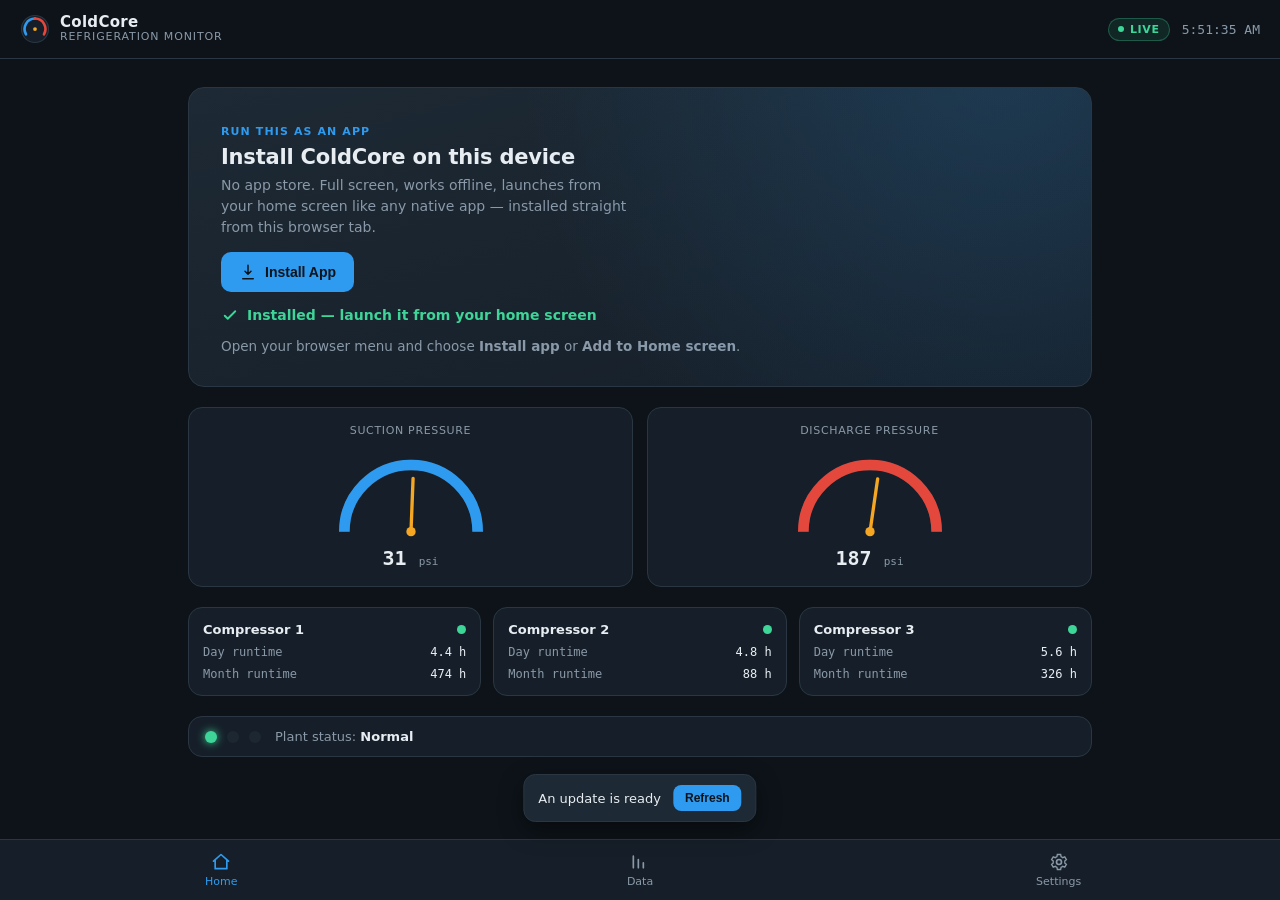
==== index.html @ 604d0ffb "Init commit" ====
<!DOCTYPE html>
<html lang="en">
<head>
<meta charset="UTF-8" />
<meta name="viewport" content="width=device-width, initial-scale=1, viewport-fit=cover" />
<title>ColdCore Refrigeration Monitor</title>

<!-- Core PWA wiring -->
<link rel="manifest" href="manifest.json" />
<meta name="theme-color" content="#0D1319" />

<!-- iOS install support (Safari ignores the manifest for these bits) -->
<meta name="apple-mobile-web-app-capable" content="yes" />
<meta name="apple-mobile-web-app-status-bar-style" content="black-translucent" />
<meta name="apple-mobile-web-app-title" content="ColdCore" />
<link rel="apple-touch-icon" href="icons/apple-touch-icon.png" />

<link rel="icon" href="icons/icon-192.png" />
<link rel="stylesheet" href="styles.css" />
</head>
<body>

<div class="offline-banner" id="offlineBanner">You're offline — showing last known plant status</div>

<header class="app-header">
  <div class="brand">
    <svg class="brand-mark" viewBox="0 0 40 40" width="30" height="30" aria-hidden="true">
      <circle cx="20" cy="20" r="18" fill="#161F29" stroke="#2A3742" stroke-width="1.5"/>
      <path d="M20 6 A14 14 0 0 0 8 27" fill="none" stroke="#2E9BF0" stroke-width="3.5" stroke-linecap="round"/>
      <path d="M20 6 A14 14 0 0 1 32 27" fill="none" stroke="#E4483C" stroke-width="3.5" stroke-linecap="round"/>
      <circle cx="20" cy="20" r="2.5" fill="#F5A623"/>
    </svg>
    <div class="brand-text">
      <span class="brand-name">ColdCore</span>
      <span class="brand-sub">Refrigeration Monitor</span>
    </div>
  </div>
  <div class="header-right">
    <span class="conn-pill" id="connPill"><i></i>Live</span>
    <time class="clock" id="clock">--:--:--</time>
  </div>
</header>

<main class="dashboard">

  <!-- INSTALL CARD — the centerpiece of this demo -->
  <section class="install-card" id="installCard">
    <div class="install-copy">
      <span class="install-eyebrow">Run this as an app</span>
      <h1>Install ColdCore on this device</h1>
      <p>No app store. Full screen, works offline, launches from your home screen like any native app — installed straight from this browser tab.</p>
    </div>

    <button class="install-btn" id="installBtn" hidden>
      <svg width="18" height="18" viewBox="0 0 24 24" fill="none" aria-hidden="true"><path d="M12 3v12m0 0l-4-4m4 4l4-4M5 21h14" stroke="currentColor" stroke-width="2" stroke-linecap="round" stroke-linejoin="round"/></svg>
      Install App
    </button>

    <div class="install-status" id="installStatus" hidden>
      <svg width="18" height="18" viewBox="0 0 24 24" fill="none" aria-hidden="true"><path d="M5 13l4 4L19 7" stroke="#3ED598" stroke-width="2.5" stroke-linecap="round" stroke-linejoin="round"/></svg>
      Installed — launch it from your home screen
    </div>

    <!-- iOS Safari has no install prompt API — walk them through it manually -->
    <ol class="ios-steps" id="iosSteps" hidden>
      <li>Tap the <strong>Share</strong> icon <span class="ios-icon">⬆︎</span> in Safari's toolbar</li>
      <li>Scroll down and tap <strong>Add to Home Screen</strong></li>
      <li>Tap <strong>Add</strong> — ColdCore now opens full screen, no browser bar</li>
    </ol>

    <p class="install-fallback" id="genericFallback" hidden>
      Open your browser menu and choose <strong>Install app</strong> or <strong>Add to Home screen</strong>.
    </p>
  </section>

  <!-- Representative live panel, kept intentionally lean — the point of this build is the install experience -->
  <section class="gauges">
    <div class="gauge-card">
      <span class="gauge-label">Suction Pressure</span>
      <svg viewBox="0 0 120 70" class="gauge">
        <path d="M10 65 A50 50 0 0 1 110 65" fill="none" stroke="#2A3742" stroke-width="8"/>
        <path d="M10 65 A50 50 0 0 1 110 65" fill="none" stroke="#2E9BF0" stroke-width="8" stroke-dasharray="157" id="suctionArc"/>
        <line x1="60" y1="65" x2="60" y2="25" stroke="#F5A623" stroke-width="2.5" stroke-linecap="round" id="suctionNeedle" style="transform-origin:60px 65px"/>
        <circle cx="60" cy="65" r="3.5" fill="#F5A623"/>
      </svg>
      <span class="gauge-value" id="suctionValue">-- <small>psi</small></span>
    </div>
    <div class="gauge-card">
      <span class="gauge-label">Discharge Pressure</span>
      <svg viewBox="0 0 120 70" class="gauge">
        <path d="M10 65 A50 50 0 0 1 110 65" fill="none" stroke="#2A3742" stroke-width="8"/>
        <path d="M10 65 A50 50 0 0 1 110 65" fill="none" stroke="#E4483C" stroke-width="8" stroke-dasharray="157" id="dischargeArc"/>
        <line x1="60" y1="65" x2="60" y2="25" stroke="#F5A623" stroke-width="2.5" stroke-linecap="round" id="dischargeNeedle" style="transform-origin:60px 65px"/>
        <circle cx="60" cy="65" r="3.5" fill="#F5A623"/>
      </svg>
      <span class="gauge-value" id="dischargeValue">-- <small>psi</small></span>
    </div>
  </section>

  <section class="compressors" id="compressors"></section>

  <section class="alarms">
    <span class="alarm-lamp green" title="Normal"></span>
    <span class="alarm-lamp yellow" title="Warning"></span>
    <span class="alarm-lamp red" id="alarmRed" title="Critical"></span>
    <span class="alarm-text">Plant status: <strong id="alarmText">Normal</strong></span>
  </section>

</main>

<div class="update-toast" id="updateToast" hidden>
  <span>An update is ready</span>
  <button id="updateBtn">Refresh</button>
</div>

<footer class="app-footer">
  <button class="nav-btn active"><svg width="20" height="20" viewBox="0 0 24 24" fill="none"><path d="M3 11l9-8 9 8M5 10v10h14V10" stroke="currentColor" stroke-width="2" stroke-linecap="round" stroke-linejoin="round"/></svg>Home</button>
  <button class="nav-btn"><svg width="20" height="20" viewBox="0 0 24 24" fill="none"><path d="M4 19V5m6 14V9m6 10V13" stroke="currentColor" stroke-width="2" stroke-linecap="round"/></svg>Data</button>
  <button class="nav-btn"><svg width="20" height="20" viewBox="0 0 24 24" fill="none"><circle cx="12" cy="12" r="3" stroke="currentColor" stroke-width="2"/><path d="M19 12a7 7 0 00-.1-1.2l2-1.6-2-3.4-2.4 1a7 7 0 00-2-1.2L14 3h-4l-.5 2.6a7 7 0 00-2 1.2l-2.4-1-2 3.4 2 1.6A7 7 0 005 12c0 .4 0 .8.1 1.2l-2 1.6 2 3.4 2.4-1a7 7 0 002 1.2L10 21h4l.5-2.6a7 7 0 002-1.2l2.4 1 2-3.4-2-1.6c.1-.4.1-.8.1-1.2z" stroke="currentColor" stroke-width="1.6"/></svg>Settings</button>
</footer>

<script src="app.js"></script>
</body>
</html>
---- styles.css ----
:root {
  --bg-deep: #0D1319;
  --panel: #161F29;
  --panel-raised: #1D2934;
  --hairline: #2A3742;
  --text-primary: #E8EDF2;
  --text-dim: #8A99A8;
  --blue: #2E9BF0;
  --red: #E4483C;
  --amber: #F5A623;
  --green: #3ED598;
  --font-ui: system-ui, -apple-system, "Segoe UI", Roboto, sans-serif;
  --font-mono: ui-monospace, "SF Mono", "Cascadia Code", Consolas, monospace;
}

* { box-sizing: border-box; }

@media (prefers-reduced-motion: reduce) {
  *, *::before, *::after { animation-duration: 0.001ms !important; transition-duration: 0.001ms !important; }
}

html, body {
  margin: 0;
  background: var(--bg-deep);
  color: var(--text-primary);
  font-family: var(--font-ui);
  min-height: 100vh;
  /* keep the app shell clear of iOS notches / home indicator when installed full screen */
  padding: env(safe-area-inset-top) env(safe-area-inset-right) env(safe-area-inset-bottom) env(safe-area-inset-left);
}

.offline-banner {
  background: var(--amber);
  color: #14100a;
  text-align: center;
  font-size: 13px;
  font-weight: 600;
  padding: 6px 12px;
  display: none;
}
.offline-banner.show { display: block; }

.app-header {
  display: flex;
  align-items: center;
  justify-content: space-between;
  padding: 14px 20px;
  border-bottom: 1px solid var(--hairline);
  position: sticky;
  top: 0;
  background: var(--bg-deep);
  z-index: 10;
}
.brand { display: flex; align-items: center; gap: 10px; }
.brand-text { display: flex; flex-direction: column; line-height: 1.15; }
.brand-name { font-weight: 700; font-size: 15px; letter-spacing: 0.02em; }
.brand-sub { font-size: 11px; color: var(--text-dim); text-transform: uppercase; letter-spacing: 0.08em; }

.header-right { display: flex; align-items: center; gap: 12px; }
.conn-pill {
  display: flex; align-items: center; gap: 6px;
  font-size: 11px; font-weight: 600; color: var(--green);
  background: rgba(62,213,152,0.1);
  border: 1px solid rgba(62,213,152,0.3);
  padding: 4px 9px; border-radius: 20px;
  text-transform: uppercase; letter-spacing: 0.06em;
}
.conn-pill i {
  width: 6px; height: 6px; border-radius: 50%; background: var(--green);
  animation: pulse 1.8s infinite;
}
.conn-pill.offline { color: var(--text-dim); border-color: var(--hairline); }
.conn-pill.offline i { background: var(--text-dim); animation: none; }
@keyframes pulse { 0%,100% { opacity: 1; } 50% { opacity: 0.3; } }

.clock { font-family: var(--font-mono); font-size: 13px; color: var(--text-dim); }

.dashboard {
  max-width: 720px;
  margin: 0 auto;
  padding: 20px;
  padding-bottom: 90px;
  display: flex;
  flex-direction: column;
  gap: 20px;
}

/* ---- Install card: the signature moment of this build ---- */
.install-card {
  background: linear-gradient(165deg, var(--panel-raised), var(--panel));
  border: 1px solid var(--hairline);
  border-radius: 16px;
  padding: 24px;
  display: flex;
  flex-direction: column;
  gap: 14px;
  position: relative;
  overflow: hidden;
}
.install-card::before {
  content: "";
  position: absolute; inset: 0;
  background: radial-gradient(circle at 90% -10%, rgba(46,155,240,0.18), transparent 55%);
  pointer-events: none;
}
.install-eyebrow {
  font-size: 11px; font-weight: 700; text-transform: uppercase;
  letter-spacing: 0.1em; color: var(--blue);
}
.install-copy h1 { font-size: 21px; margin: 6px 0 6px; letter-spacing: -0.01em; }
.install-copy p { margin: 0; color: var(--text-dim); font-size: 14px; line-height: 1.5; max-width: 46ch; }

.install-btn {
  display: inline-flex; align-items: center; gap: 8px;
  align-self: flex-start;
  background: var(--blue);
  color: #0D1319;
  border: none;
  font-weight: 700;
  font-size: 14px;
  padding: 11px 18px;
  border-radius: 10px;
  cursor: pointer;
  transition: transform 0.15s ease, background 0.15s ease;
}
.install-btn:hover { background: #4FADF5; transform: translateY(-1px); }
.install-btn:active { transform: translateY(0); }

.install-status {
  display: flex; align-items: center; gap: 8px;
  color: var(--green); font-size: 14px; font-weight: 600;
}

.ios-steps {
  margin: 4px 0 0; padding-left: 20px;
  color: var(--text-dim); font-size: 13.5px; line-height: 1.8;
}
.ios-steps strong { color: var(--text-primary); }
.ios-icon { font-family: var(--font-ui); }

.install-fallback { margin: 0; color: var(--text-dim); font-size: 13.5px; }

/* ---- Gauges ---- */
.gauges { display: flex; gap: 14px; }
.gauge-card {
  flex: 1;
  background: var(--panel);
  border: 1px solid var(--hairline);
  border-radius: 14px;
  padding: 16px;
  display: flex; flex-direction: column; align-items: center; gap: 8px;
}
.gauge-label { font-size: 11px; color: var(--text-dim); text-transform: uppercase; letter-spacing: 0.06em; }
.gauge { width: 100%; max-width: 160px; }
#suctionNeedle, #dischargeNeedle { transition: transform 0.6s cubic-bezier(0.4,0,0.2,1); }
.gauge-value { font-family: var(--font-mono); font-size: 20px; font-weight: 600; }
.gauge-value small { font-size: 11px; color: var(--text-dim); font-weight: 400; }

/* ---- Compressors ---- */
.compressors { display: flex; gap: 12px; flex-wrap: wrap; }
.comp-card {
  flex: 1; min-width: 150px;
  background: var(--panel);
  border: 1px solid var(--hairline);
  border-radius: 14px;
  padding: 14px;
  display: flex; flex-direction: column; gap: 8px;
}
.comp-top { display: flex; align-items: center; justify-content: space-between; }
.comp-name { font-size: 13px; font-weight: 700; }
.comp-dot { width: 9px; height: 9px; border-radius: 50%; background: var(--text-dim); }
.comp-dot.run { background: var(--green); animation: pulse 1.6s infinite; }
.comp-row { display: flex; justify-content: space-between; font-size: 12px; color: var(--text-dim); font-family: var(--font-mono); }
.comp-row span:last-child { color: var(--text-primary); }

/* ---- Alarms ---- */
.alarms {
  display: flex; align-items: center; gap: 10px;
  background: var(--panel);
  border: 1px solid var(--hairline);
  border-radius: 14px;
  padding: 12px 16px;
}
.alarm-lamp { width: 12px; height: 12px; border-radius: 50%; background: #2A3742; }
.alarm-lamp.green { background: var(--green); box-shadow: 0 0 8px var(--green); }
.alarm-lamp.yellow { opacity: 0.35; }
.alarm-lamp.red { opacity: 0.35; }
.alarm-lamp.red.active { opacity: 1; background: var(--red); animation: blink 1s infinite; box-shadow: 0 0 10px var(--red); }
@keyframes blink { 0%,100% { opacity: 1; } 50% { opacity: 0.3; } }
.alarm-text { font-size: 13px; color: var(--text-dim); margin-left: 4px; }
.alarm-text strong { color: var(--text-primary); }

/* ---- Update toast ---- */
.update-toast {
  position: fixed; left: 50%; bottom: 78px; transform: translateX(-50%);
  background: var(--panel-raised); border: 1px solid var(--hairline);
  border-radius: 12px; padding: 10px 14px;
  display: flex; align-items: center; gap: 12px;
  font-size: 13px; box-shadow: 0 8px 24px rgba(0,0,0,0.4);
  z-index: 20;
}
.update-toast button {
  background: var(--blue); border: none; color: #0D1319;
  font-weight: 700; font-size: 12px; padding: 6px 12px; border-radius: 8px; cursor: pointer;
}

/* ---- Footer nav ---- */
.app-footer {
  position: fixed; bottom: 0; left: 0; right: 0;
  display: flex;
  background: var(--panel);
  border-top: 1px solid var(--hairline);
  padding: 8px 12px calc(8px + env(safe-area-inset-bottom));
  z-index: 10;
}
.nav-btn {
  flex: 1;
  display: flex; flex-direction: column; align-items: center; gap: 3px;
  background: none; border: none; color: var(--text-dim);
  font-size: 11px; font-family: var(--font-ui); cursor: pointer; padding: 4px;
}
.nav-btn.active { color: var(--blue); }

/* ---- Responsive: tablet ---- */
@media (min-width: 640px) {
  .dashboard { padding: 28px; }
}

/* ---- Responsive: desktop — bring gauges/compressors onto one wider row ---- */
@media (min-width: 900px) {
  .dashboard { max-width: 960px; }
  .install-card { padding: 32px; }
}

/* Standalone (installed) mode: hide anything that only makes sense inside a browser tab */
@media (display-mode: standalone) {
  .install-card { display: none; }
}
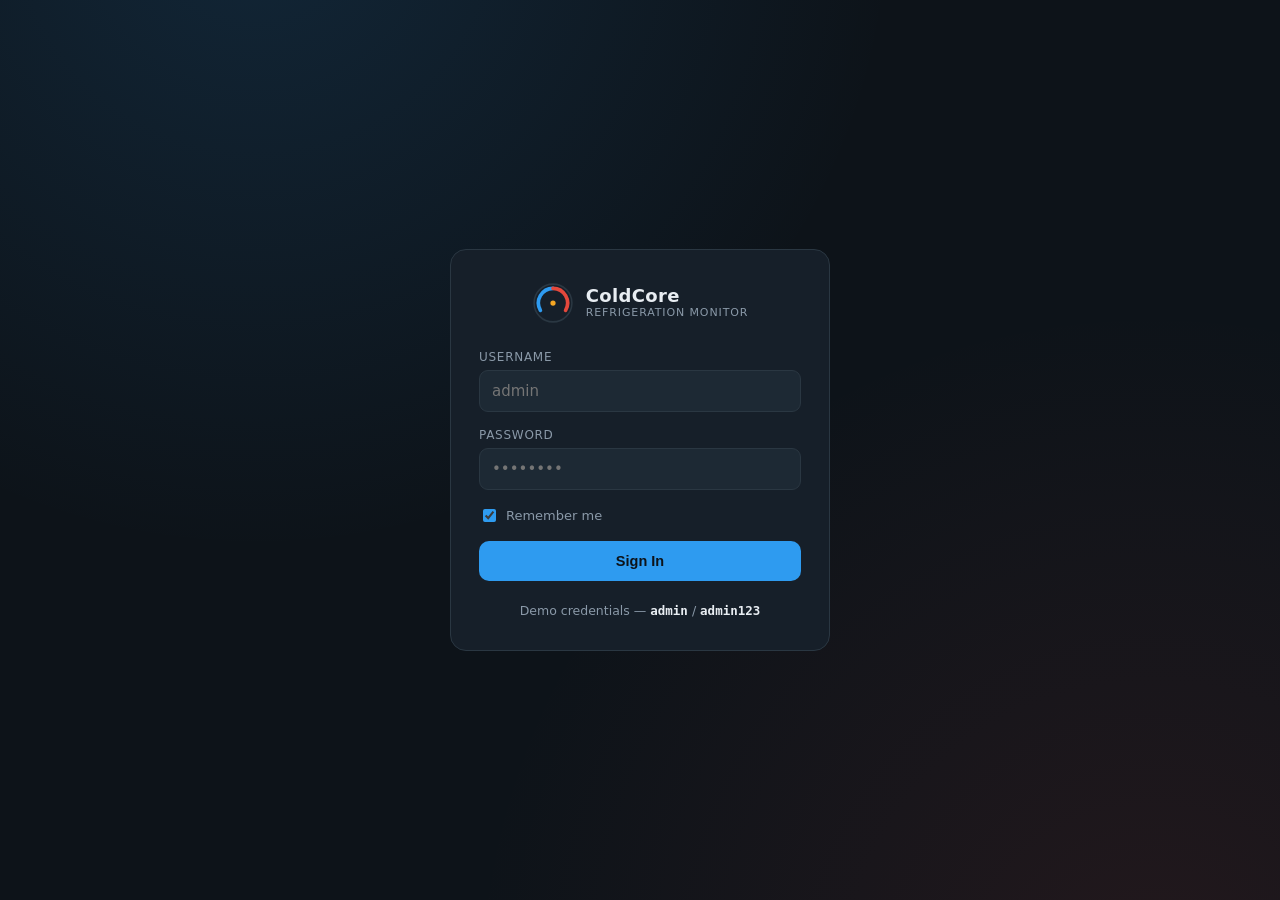
==== commit 0e3b63ff: "Add files via upload" ====
--- a/index.html
+++ b/index.html
@@ -38,6 +38,9 @@
   <div class="header-right">
     <span class="conn-pill" id="connPill"><i></i>Live</span>
     <time class="clock" id="clock">--:--:--</time>
+    <button class="logout-btn" id="logoutBtn" title="Log out">
+      <svg width="17" height="17" viewBox="0 0 24 24" fill="none"><path d="M9 21H5a2 2 0 01-2-2V5a2 2 0 012-2h4M16 17l5-5-5-5M21 12H9" stroke="currentColor" stroke-width="2" stroke-linecap="round" stroke-linejoin="round"/></svg>
+    </button>
   </div>
 </header>
 
@@ -119,6 +122,13 @@
   <button class="nav-btn"><svg width="20" height="20" viewBox="0 0 24 24" fill="none"><circle cx="12" cy="12" r="3" stroke="currentColor" stroke-width="2"/><path d="M19 12a7 7 0 00-.1-1.2l2-1.6-2-3.4-2.4 1a7 7 0 00-2-1.2L14 3h-4l-.5 2.6a7 7 0 00-2 1.2l-2.4-1-2 3.4 2 1.6A7 7 0 005 12c0 .4 0 .8.1 1.2l-2 1.6 2 3.4 2.4-1a7 7 0 002 1.2L10 21h4l.5-2.6a7 7 0 002-1.2l2.4 1 2-3.4-2-1.6c.1-.4.1-.8.1-1.2z" stroke="currentColor" stroke-width="1.6"/></svg>Settings</button>
 </footer>
 
+<script src="auth.js"></script>
+<script>
+  // Auth guard — bounce straight back to login if there's no valid session
+  if (!ColdCoreAuth.isAuthenticated()) {
+    window.location.replace("login.html");
+  }
+</script>
 <script src="app.js"></script>
 </body>
 </html>
--- a/styles.css
+++ b/styles.css
@@ -221,6 +221,90 @@
 }
 .nav-btn.active { color: var(--blue); }
 
+/* ---- Login page ---- */
+.login-body {
+  display: flex;
+  align-items: center;
+  justify-content: center;
+  min-height: 100vh;
+  padding: 20px;
+  background:
+    radial-gradient(circle at 20% -10%, rgba(46,155,240,0.14), transparent 45%),
+    radial-gradient(circle at 90% 110%, rgba(228,72,60,0.10), transparent 45%),
+    var(--bg-deep);
+}
+.login-wrap { width: 100%; max-width: 380px; }
+.login-card {
+  background: var(--panel);
+  border: 1px solid var(--hairline);
+  border-radius: 16px;
+  padding: 32px 28px;
+  display: flex;
+  flex-direction: column;
+  gap: 22px;
+}
+.login-brand { display: flex; align-items: center; gap: 12px; justify-content: center; margin-bottom: 4px; }
+.login-brand .brand-name { font-size: 18px; }
+
+#loginForm { display: flex; flex-direction: column; gap: 16px; }
+.field { display: flex; flex-direction: column; gap: 6px; font-size: 12px; color: var(--text-dim); text-transform: uppercase; letter-spacing: 0.06em; }
+.field input {
+  font-family: var(--font-ui);
+  font-size: 15px;
+  color: var(--text-primary);
+  background: var(--panel-raised);
+  border: 1px solid var(--hairline);
+  border-radius: 9px;
+  padding: 11px 12px;
+  outline: none;
+  text-transform: none;
+  letter-spacing: normal;
+}
+.field input:focus { border-color: var(--blue); }
+
+.login-row { display: flex; align-items: center; justify-content: space-between; }
+.remember { display: flex; align-items: center; gap: 7px; font-size: 13px; color: var(--text-dim); cursor: pointer; }
+.remember input { accent-color: var(--blue); }
+
+.login-error {
+  margin: -6px 0 0;
+  color: var(--red);
+  font-size: 13px;
+  background: rgba(228,72,60,0.1);
+  border: 1px solid rgba(228,72,60,0.3);
+  border-radius: 8px;
+  padding: 8px 10px;
+}
+
+.login-btn {
+  background: var(--blue);
+  color: #0D1319;
+  border: none;
+  font-weight: 700;
+  font-size: 14.5px;
+  padding: 12px;
+  border-radius: 10px;
+  cursor: pointer;
+  transition: background 0.15s ease;
+}
+.login-btn:hover { background: #4FADF5; }
+.login-btn:disabled { opacity: 0.7; cursor: default; }
+
+.login-hint { text-align: center; font-size: 12.5px; color: var(--text-dim); margin: 0; }
+.login-hint strong { color: var(--text-primary); font-family: var(--font-mono); }
+
+/* ---- Logout button (dashboard header) ---- */
+.logout-btn {
+  display: flex; align-items: center; justify-content: center;
+  width: 32px; height: 32px;
+  background: var(--panel-raised);
+  border: 1px solid var(--hairline);
+  border-radius: 8px;
+  color: var(--text-dim);
+  cursor: pointer;
+}
+.logout-btn:hover { color: var(--red); border-color: var(--red); }
+
 /* ---- Responsive: tablet ---- */
 @media (min-width: 640px) {
   .dashboard { padding: 28px; }
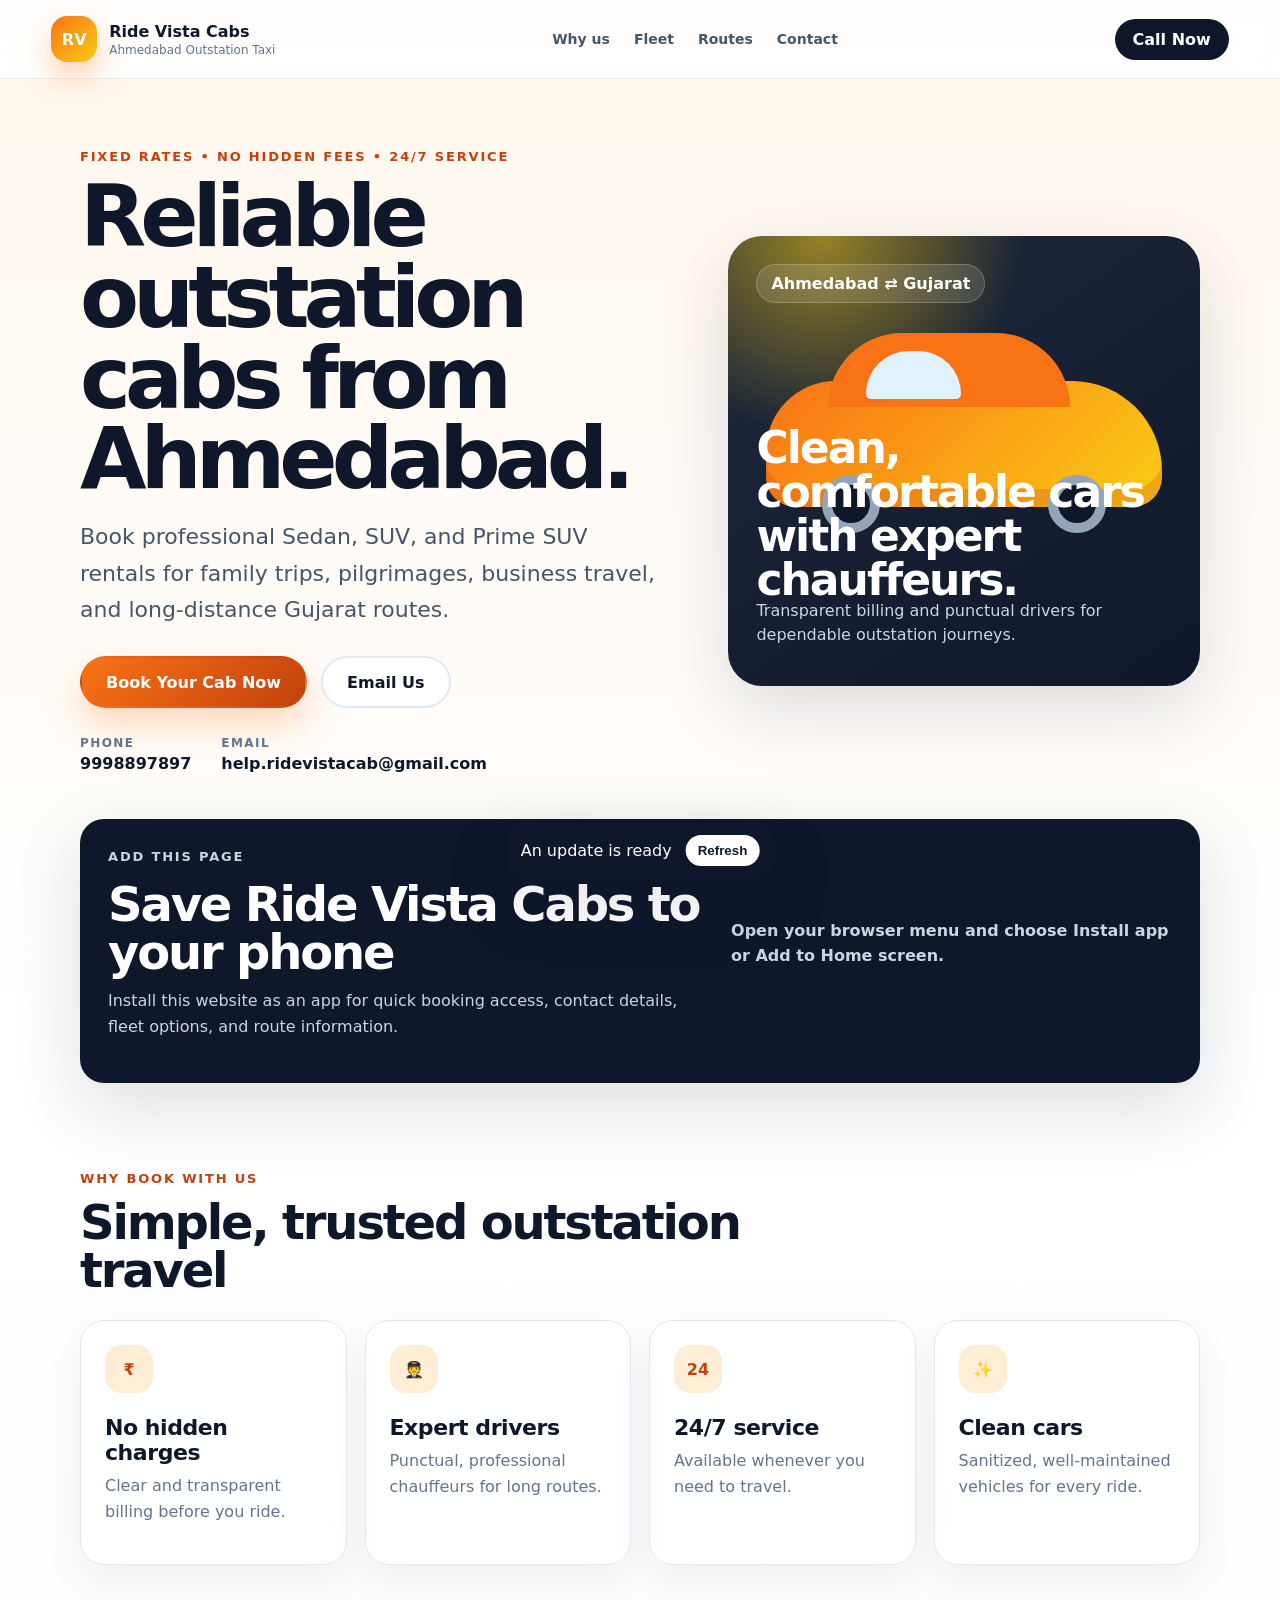
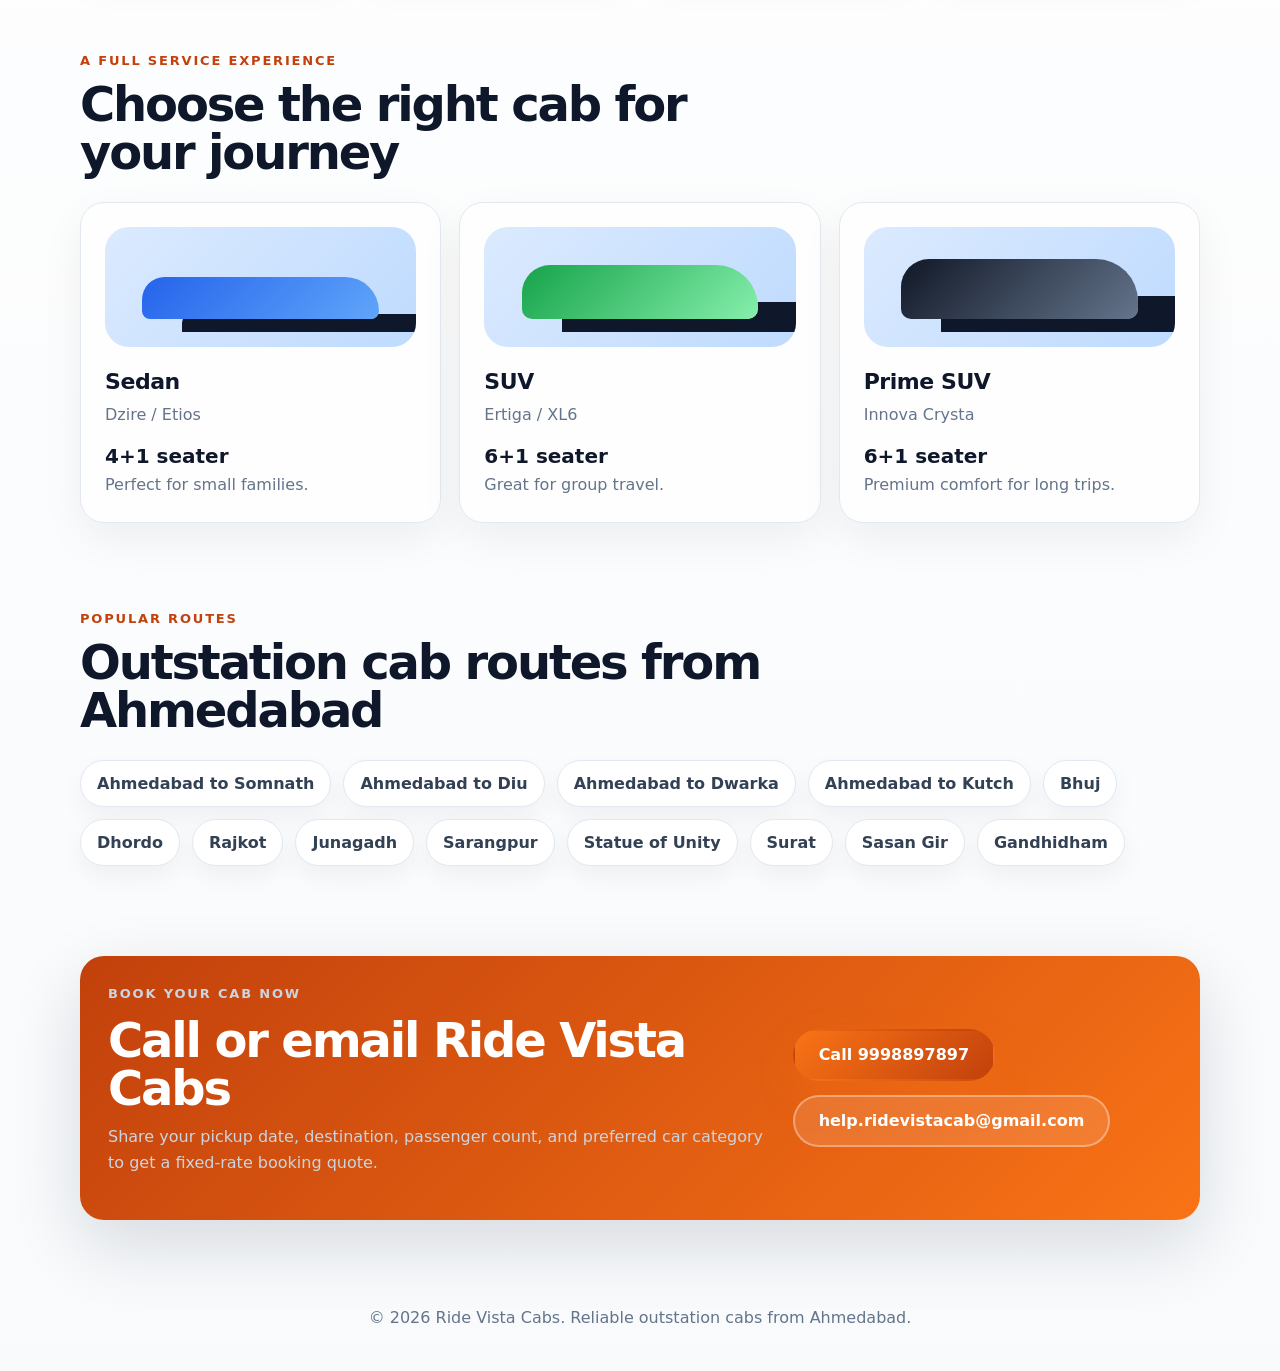
==== commit e23d7cb1: "Build Ride Vista Cabs website" ====
--- a/index.html
+++ b/index.html
@@ -1,134 +1,134 @@
 <!DOCTYPE html>
 <html lang="en">
 <head>
-<meta charset="UTF-8" />
-<meta name="viewport" content="width=device-width, initial-scale=1, viewport-fit=cover" />
-<title>ColdCore Refrigeration Monitor</title>
-
-<!-- Core PWA wiring -->
-<link rel="manifest" href="manifest.json" />
-<meta name="theme-color" content="#0D1319" />
-
-<!-- iOS install support (Safari ignores the manifest for these bits) -->
-<meta name="apple-mobile-web-app-capable" content="yes" />
-<meta name="apple-mobile-web-app-status-bar-style" content="black-translucent" />
-<meta name="apple-mobile-web-app-title" content="ColdCore" />
-<link rel="apple-touch-icon" href="icons/apple-touch-icon.png" />
-
-<link rel="icon" href="icons/icon-192.png" />
-<link rel="stylesheet" href="styles.css" />
+  <meta charset="UTF-8" />
+  <meta name="viewport" content="width=device-width, initial-scale=1, viewport-fit=cover" />
+  <title>Ride Vista Cabs | Outstation Cab Service Ahmedabad</title>
+  <meta name="description" content="Ride Vista Cabs offers reliable outstation taxis from Ahmedabad with fixed rates, transparent billing, professional drivers, and clean Sedan, SUV, and Prime SUV options." />
+  <link rel="manifest" href="manifest.json" />
+  <meta name="theme-color" content="#0f172a" />
+  <meta name="apple-mobile-web-app-capable" content="yes" />
+  <meta name="apple-mobile-web-app-status-bar-style" content="black-translucent" />
+  <meta name="apple-mobile-web-app-title" content="Ride Vista" />
+  <link rel="apple-touch-icon" href="icons/apple-touch-icon.png" />
+  <link rel="icon" href="icons/icon-192.png" />
+  <link rel="stylesheet" href="styles.css" />
 </head>
 <body>
+  <div class="offline-banner" id="offlineBanner">You are offline — saved Ride Vista details are still available.</div>
 
-<div class="offline-banner" id="offlineBanner">You're offline — showing last known plant status</div>
+  <header class="site-header">
+    <a class="brand" href="#home" aria-label="Ride Vista Cabs home">
+      <span class="brand-mark">RV</span>
+      <span>
+        <strong>Ride Vista Cabs</strong>
+        <small>Ahmedabad Outstation Taxi</small>
+      </span>
+    </a>
+    <nav class="nav-links" aria-label="Primary navigation">
+      <a href="#why-us">Why us</a>
+      <a href="#fleet">Fleet</a>
+      <a href="#routes">Routes</a>
+      <a href="#contact">Contact</a>
+    </nav>
+    <a class="header-cta" href="tel:+919998897897">Call Now</a>
+  </header>
 
-<header class="app-header">
-  <div class="brand">
-    <svg class="brand-mark" viewBox="0 0 40 40" width="30" height="30" aria-hidden="true">
-      <circle cx="20" cy="20" r="18" fill="#161F29" stroke="#2A3742" stroke-width="1.5"/>
-      <path d="M20 6 A14 14 0 0 0 8 27" fill="none" stroke="#2E9BF0" stroke-width="3.5" stroke-linecap="round"/>
-      <path d="M20 6 A14 14 0 0 1 32 27" fill="none" stroke="#E4483C" stroke-width="3.5" stroke-linecap="round"/>
-      <circle cx="20" cy="20" r="2.5" fill="#F5A623"/>
-    </svg>
-    <div class="brand-text">
-      <span class="brand-name">ColdCore</span>
-      <span class="brand-sub">Refrigeration Monitor</span>
-    </div>
-  </div>
-  <div class="header-right">
-    <span class="conn-pill" id="connPill"><i></i>Live</span>
-    <time class="clock" id="clock">--:--:--</time>
-    <button class="logout-btn" id="logoutBtn" title="Log out">
-      <svg width="17" height="17" viewBox="0 0 24 24" fill="none"><path d="M9 21H5a2 2 0 01-2-2V5a2 2 0 012-2h4M16 17l5-5-5-5M21 12H9" stroke="currentColor" stroke-width="2" stroke-linecap="round" stroke-linejoin="round"/></svg>
-    </button>
-  </div>
-</header>
+  <main id="home">
+    <section class="hero section-shell">
+      <div class="hero-copy">
+        <p class="eyebrow">Fixed rates • No hidden fees • 24/7 service</p>
+        <h1>Reliable outstation cabs from Ahmedabad.</h1>
+        <p class="hero-lede">Book professional Sedan, SUV, and Prime SUV rentals for family trips, pilgrimages, business travel, and long-distance Gujarat routes.</p>
+        <div class="hero-actions">
+          <a class="btn btn-primary" href="tel:+919998897897">Book Your Cab Now</a>
+          <a class="btn btn-secondary" href="mailto:help.ridevistacab@gmail.com">Email Us</a>
+        </div>
+        <dl class="quick-contact" aria-label="Booking contact details">
+          <div><dt>Phone</dt><dd><a href="tel:+919998897897">9998897897</a></dd></div>
+          <div><dt>Email</dt><dd><a href="mailto:help.ridevistacab@gmail.com">help.ridevistacab@gmail.com</a></dd></div>
+        </dl>
+      </div>
+      <div class="hero-card" aria-label="Ride Vista booking highlight">
+        <div class="route-chip">Ahmedabad ⇄ Gujarat</div>
+        <div class="car-illustration" aria-hidden="true">
+          <span class="window"></span><span class="wheel wheel-one"></span><span class="wheel wheel-two"></span>
+        </div>
+        <h2>Clean, comfortable cars with expert chauffeurs.</h2>
+        <p>Transparent billing and punctual drivers for dependable outstation journeys.</p>
+      </div>
+    </section>
 
-<main class="dashboard">
+    <section class="install-card section-shell" id="installCard">
+      <div>
+        <p class="eyebrow">Add this page</p>
+        <h2>Save Ride Vista Cabs to your phone</h2>
+        <p>Install this website as an app for quick booking access, contact details, fleet options, and route information.</p>
+      </div>
+      <button class="install-btn" id="installBtn" hidden>Install App</button>
+      <p class="install-status" id="installStatus" hidden>Installed — launch Ride Vista from your home screen.</p>
+      <ol class="ios-steps" id="iosSteps" hidden>
+        <li>Tap the Share icon in Safari.</li>
+        <li>Choose <strong>Add to Home Screen</strong>.</li>
+        <li>Tap <strong>Add</strong>.</li>
+      </ol>
+      <p class="install-fallback" id="genericFallback" hidden>Open your browser menu and choose <strong>Install app</strong> or <strong>Add to Home screen</strong>.</p>
+    </section>
 
-  <!-- INSTALL CARD — the centerpiece of this demo -->
-  <section class="install-card" id="installCard">
-    <div class="install-copy">
-      <span class="install-eyebrow">Run this as an app</span>
-      <h1>Install ColdCore on this device</h1>
-      <p>No app store. Full screen, works offline, launches from your home screen like any native app — installed straight from this browser tab.</p>
-    </div>
+    <section class="section-shell" id="why-us">
+      <div class="section-heading">
+        <p class="eyebrow">Why book with us</p>
+        <h2>Simple, trusted outstation travel</h2>
+      </div>
+      <div class="feature-grid">
+        <article><span>₹</span><h3>No hidden charges</h3><p>Clear and transparent billing before you ride.</p></article>
+        <article><span>🧑‍✈️</span><h3>Expert drivers</h3><p>Punctual, professional chauffeurs for long routes.</p></article>
+        <article><span>24</span><h3>24/7 service</h3><p>Available whenever you need to travel.</p></article>
+        <article><span>✨</span><h3>Clean cars</h3><p>Sanitized, well-maintained vehicles for every ride.</p></article>
+      </div>
+    </section>
 
-    <button class="install-btn" id="installBtn" hidden>
-      <svg width="18" height="18" viewBox="0 0 24 24" fill="none" aria-hidden="true"><path d="M12 3v12m0 0l-4-4m4 4l4-4M5 21h14" stroke="currentColor" stroke-width="2" stroke-linecap="round" stroke-linejoin="round"/></svg>
-      Install App
-    </button>
+    <section class="section-shell fleet-section" id="fleet">
+      <div class="section-heading">
+        <p class="eyebrow">A full service experience</p>
+        <h2>Choose the right cab for your journey</h2>
+      </div>
+      <div class="fleet-grid">
+        <article class="fleet-card"><div class="fleet-icon sedan"></div><h3>Sedan</h3><p>Dzire / Etios</p><strong>4+1 seater</strong><span>Perfect for small families.</span></article>
+        <article class="fleet-card"><div class="fleet-icon suv"></div><h3>SUV</h3><p>Ertiga / XL6</p><strong>6+1 seater</strong><span>Great for group travel.</span></article>
+        <article class="fleet-card"><div class="fleet-icon prime"></div><h3>Prime SUV</h3><p>Innova Crysta</p><strong>6+1 seater</strong><span>Premium comfort for long trips.</span></article>
+      </div>
+    </section>
 
-    <div class="install-status" id="installStatus" hidden>
-      <svg width="18" height="18" viewBox="0 0 24 24" fill="none" aria-hidden="true"><path d="M5 13l4 4L19 7" stroke="#3ED598" stroke-width="2.5" stroke-linecap="round" stroke-linejoin="round"/></svg>
-      Installed — launch it from your home screen
-    </div>
+    <section class="section-shell" id="routes">
+      <div class="section-heading">
+        <p class="eyebrow">Popular routes</p>
+        <h2>Outstation cab routes from Ahmedabad</h2>
+      </div>
+      <div class="route-grid">
+        <span>Ahmedabad to Somnath</span><span>Ahmedabad to Diu</span><span>Ahmedabad to Dwarka</span><span>Ahmedabad to Kutch</span>
+        <span>Bhuj</span><span>Dhordo</span><span>Rajkot</span><span>Junagadh</span><span>Sarangpur</span><span>Statue of Unity</span><span>Surat</span><span>Sasan Gir</span><span>Gandhidham</span>
+      </div>
+    </section>
 
-    <!-- iOS Safari has no install prompt API — walk them through it manually -->
-    <ol class="ios-steps" id="iosSteps" hidden>
-      <li>Tap the <strong>Share</strong> icon <span class="ios-icon">⬆︎</span> in Safari's toolbar</li>
-      <li>Scroll down and tap <strong>Add to Home Screen</strong></li>
-      <li>Tap <strong>Add</strong> — ColdCore now opens full screen, no browser bar</li>
-    </ol>
+    <section class="contact-section section-shell" id="contact">
+      <div>
+        <p class="eyebrow">Book your cab now</p>
+        <h2>Call or email Ride Vista Cabs</h2>
+        <p>Share your pickup date, destination, passenger count, and preferred car category to get a fixed-rate booking quote.</p>
+      </div>
+      <div class="contact-actions">
+        <a class="btn btn-primary" href="tel:+919998897897">Call 9998897897</a>
+        <a class="btn btn-secondary" href="mailto:help.ridevistacab@gmail.com">help.ridevistacab@gmail.com</a>
+      </div>
+    </section>
+  </main>
 
-    <p class="install-fallback" id="genericFallback" hidden>
-      Open your browser menu and choose <strong>Install app</strong> or <strong>Add to Home screen</strong>.
-    </p>
-  </section>
+  <footer class="site-footer">
+    <p>© <span id="year"></span> Ride Vista Cabs. Reliable outstation cabs from Ahmedabad.</p>
+  </footer>
 
-  <!-- Representative live panel, kept intentionally lean — the point of this build is the install experience -->
-  <section class="gauges">
-    <div class="gauge-card">
-      <span class="gauge-label">Suction Pressure</span>
-      <svg viewBox="0 0 120 70" class="gauge">
-        <path d="M10 65 A50 50 0 0 1 110 65" fill="none" stroke="#2A3742" stroke-width="8"/>
-        <path d="M10 65 A50 50 0 0 1 110 65" fill="none" stroke="#2E9BF0" stroke-width="8" stroke-dasharray="157" id="suctionArc"/>
-        <line x1="60" y1="65" x2="60" y2="25" stroke="#F5A623" stroke-width="2.5" stroke-linecap="round" id="suctionNeedle" style="transform-origin:60px 65px"/>
-        <circle cx="60" cy="65" r="3.5" fill="#F5A623"/>
-      </svg>
-      <span class="gauge-value" id="suctionValue">-- <small>psi</small></span>
-    </div>
-    <div class="gauge-card">
-      <span class="gauge-label">Discharge Pressure</span>
-      <svg viewBox="0 0 120 70" class="gauge">
-        <path d="M10 65 A50 50 0 0 1 110 65" fill="none" stroke="#2A3742" stroke-width="8"/>
-        <path d="M10 65 A50 50 0 0 1 110 65" fill="none" stroke="#E4483C" stroke-width="8" stroke-dasharray="157" id="dischargeArc"/>
-        <line x1="60" y1="65" x2="60" y2="25" stroke="#F5A623" stroke-width="2.5" stroke-linecap="round" id="dischargeNeedle" style="transform-origin:60px 65px"/>
-        <circle cx="60" cy="65" r="3.5" fill="#F5A623"/>
-      </svg>
-      <span class="gauge-value" id="dischargeValue">-- <small>psi</small></span>
-    </div>
-  </section>
-
-  <section class="compressors" id="compressors"></section>
-
-  <section class="alarms">
-    <span class="alarm-lamp green" title="Normal"></span>
-    <span class="alarm-lamp yellow" title="Warning"></span>
-    <span class="alarm-lamp red" id="alarmRed" title="Critical"></span>
-    <span class="alarm-text">Plant status: <strong id="alarmText">Normal</strong></span>
-  </section>
-
-</main>
-
-<div class="update-toast" id="updateToast" hidden>
-  <span>An update is ready</span>
-  <button id="updateBtn">Refresh</button>
-</div>
-
-<footer class="app-footer">
-  <button class="nav-btn active"><svg width="20" height="20" viewBox="0 0 24 24" fill="none"><path d="M3 11l9-8 9 8M5 10v10h14V10" stroke="currentColor" stroke-width="2" stroke-linecap="round" stroke-linejoin="round"/></svg>Home</button>
-  <button class="nav-btn"><svg width="20" height="20" viewBox="0 0 24 24" fill="none"><path d="M4 19V5m6 14V9m6 10V13" stroke="currentColor" stroke-width="2" stroke-linecap="round"/></svg>Data</button>
-  <button class="nav-btn"><svg width="20" height="20" viewBox="0 0 24 24" fill="none"><circle cx="12" cy="12" r="3" stroke="currentColor" stroke-width="2"/><path d="M19 12a7 7 0 00-.1-1.2l2-1.6-2-3.4-2.4 1a7 7 0 00-2-1.2L14 3h-4l-.5 2.6a7 7 0 00-2 1.2l-2.4-1-2 3.4 2 1.6A7 7 0 005 12c0 .4 0 .8.1 1.2l-2 1.6 2 3.4 2.4-1a7 7 0 002 1.2L10 21h4l.5-2.6a7 7 0 002-1.2l2.4 1 2-3.4-2-1.6c.1-.4.1-.8.1-1.2z" stroke="currentColor" stroke-width="1.6"/></svg>Settings</button>
-</footer>
-
-<script src="auth.js"></script>
-<script>
-  // Auth guard — bounce straight back to login if there's no valid session
-  if (!ColdCoreAuth.isAuthenticated()) {
-    window.location.replace("login.html");
-  }
-</script>
-<script src="app.js"></script>
+  <div class="update-toast" id="updateToast" hidden><span>An update is ready</span><button id="updateBtn">Refresh</button></div>
+  <script src="app.js"></script>
 </body>
 </html>
--- a/styles.css
+++ b/styles.css
@@ -1,322 +1,100 @@
 :root {
-  --bg-deep: #0D1319;
-  --panel: #161F29;
-  --panel-raised: #1D2934;
-  --hairline: #2A3742;
-  --text-primary: #E8EDF2;
-  --text-dim: #8A99A8;
-  --blue: #2E9BF0;
-  --red: #E4483C;
-  --amber: #F5A623;
-  --green: #3ED598;
-  --font-ui: system-ui, -apple-system, "Segoe UI", Roboto, sans-serif;
-  --font-mono: ui-monospace, "SF Mono", "Cascadia Code", Consolas, monospace;
+  --ink: #0f172a;
+  --muted: #64748b;
+  --line: #e2e8f0;
+  --paper: #ffffff;
+  --soft: #f8fafc;
+  --brand: #f97316;
+  --brand-dark: #c2410c;
+  --green: #16a34a;
+  --blue: #2563eb;
+  --shadow: 0 24px 70px rgba(15, 23, 42, 0.14);
+  --radius: 24px;
+  font-family: Inter, ui-sans-serif, system-ui, -apple-system, BlinkMacSystemFont, "Segoe UI", sans-serif;
 }
 
 * { box-sizing: border-box; }
+html { scroll-behavior: smooth; }
+body { margin: 0; color: var(--ink); background: linear-gradient(180deg, #fff7ed 0%, #ffffff 36%, #f8fafc 100%); }
+a { color: inherit; text-decoration: none; }
 
-@media (prefers-reduced-motion: reduce) {
-  *, *::before, *::after { animation-duration: 0.001ms !important; transition-duration: 0.001ms !important; }
-}
-
-html, body {
-  margin: 0;
-  background: var(--bg-deep);
-  color: var(--text-primary);
-  font-family: var(--font-ui);
-  min-height: 100vh;
-  /* keep the app shell clear of iOS notches / home indicator when installed full screen */
-  padding: env(safe-area-inset-top) env(safe-area-inset-right) env(safe-area-inset-bottom) env(safe-area-inset-left);
-}
-
-.offline-banner {
-  background: var(--amber);
-  color: #14100a;
-  text-align: center;
-  font-size: 13px;
-  font-weight: 600;
-  padding: 6px 12px;
-  display: none;
-}
+.offline-banner { display: none; position: sticky; top: 0; z-index: 30; padding: 10px 16px; text-align: center; background: #fef3c7; color: #78350f; font-weight: 800; }
 .offline-banner.show { display: block; }
 
-.app-header {
-  display: flex;
-  align-items: center;
-  justify-content: space-between;
-  padding: 14px 20px;
-  border-bottom: 1px solid var(--hairline);
-  position: sticky;
-  top: 0;
-  background: var(--bg-deep);
-  z-index: 10;
+.site-header { position: sticky; top: 0; z-index: 20; display: flex; align-items: center; justify-content: space-between; gap: 20px; padding: 16px clamp(18px, 4vw, 64px); background: rgba(255, 255, 255, 0.88); backdrop-filter: blur(18px); border-bottom: 1px solid rgba(226, 232, 240, 0.8); }
+.brand { display: flex; align-items: center; gap: 12px; min-width: max-content; }
+.brand-mark { display: grid; place-items: center; width: 46px; height: 46px; border-radius: 16px; background: linear-gradient(135deg, var(--brand), #facc15); color: white; font-weight: 900; box-shadow: 0 14px 30px rgba(249, 115, 22, 0.35); }
+.brand strong, .brand small { display: block; }
+.brand small { color: var(--muted); font-size: 12px; margin-top: 2px; }
+.nav-links { display: flex; gap: 24px; color: #475569; font-weight: 700; font-size: 14px; }
+.nav-links a:hover { color: var(--brand-dark); }
+.header-cta, .btn { display: inline-flex; align-items: center; justify-content: center; border-radius: 999px; font-weight: 900; }
+.header-cta { padding: 11px 18px; background: var(--ink); color: white; }
+
+.section-shell { width: min(1120px, calc(100% - 36px)); margin: 0 auto; }
+.hero { display: grid; grid-template-columns: minmax(0, 1.1fr) minmax(320px, 0.9fr); align-items: center; gap: clamp(28px, 6vw, 72px); min-height: 680px; padding: 70px 0 46px; }
+.eyebrow { margin: 0 0 12px; color: var(--brand-dark); font-size: 13px; font-weight: 900; letter-spacing: 0.14em; text-transform: uppercase; }
+h1, h2, h3, p { margin-top: 0; }
+h1 { max-width: 780px; margin-bottom: 20px; font-size: clamp(44px, 8vw, 86px); line-height: 0.94; letter-spacing: -0.07em; }
+h2 { margin-bottom: 12px; font-size: clamp(30px, 4vw, 48px); line-height: 1; letter-spacing: -0.045em; }
+h3 { margin-bottom: 8px; font-size: 22px; letter-spacing: -0.02em; }
+.hero-lede { max-width: 660px; color: #475569; font-size: clamp(18px, 2vw, 22px); line-height: 1.65; }
+.hero-actions, .contact-actions { display: flex; flex-wrap: wrap; gap: 14px; margin: 28px 0; }
+.btn { min-height: 52px; padding: 0 24px; border: 2px solid transparent; }
+.btn-primary { color: white; background: linear-gradient(135deg, var(--brand), var(--brand-dark)); box-shadow: 0 16px 36px rgba(249, 115, 22, 0.28); }
+.btn-secondary { background: white; border-color: var(--line); color: var(--ink); }
+.quick-contact { display: grid; grid-template-columns: repeat(2, minmax(0, max-content)); gap: 18px 30px; margin: 0; }
+dt { color: var(--muted); font-size: 12px; font-weight: 900; text-transform: uppercase; letter-spacing: 0.12em; }
+dd { margin: 4px 0 0; font-weight: 900; }
+
+.hero-card { position: relative; overflow: hidden; min-height: 450px; padding: 28px; border-radius: 34px; background: radial-gradient(circle at 20% 0%, rgba(250, 204, 21, 0.55), transparent 34%), linear-gradient(145deg, #1e293b, #0f172a); color: white; box-shadow: var(--shadow); }
+.route-chip { display: inline-flex; padding: 9px 14px; border-radius: 999px; background: rgba(255,255,255,0.12); border: 1px solid rgba(255,255,255,0.2); font-weight: 900; }
+.hero-card h2 { position: absolute; left: 28px; right: 28px; bottom: 72px; font-size: clamp(28px, 4vw, 44px); }
+.hero-card p { position: absolute; left: 28px; right: 28px; bottom: 22px; color: #cbd5e1; line-height: 1.55; }
+.car-illustration { position: absolute; left: 38px; right: 38px; top: 145px; height: 126px; border-radius: 70px 90px 30px 30px; background: linear-gradient(135deg, #f97316, #facc15); box-shadow: inset 0 -18px rgba(194, 65, 12, 0.25); }
+.car-illustration::before { content: ""; position: absolute; left: 62px; right: 92px; top: -48px; height: 74px; border-radius: 90px 90px 0 0; background: #f97316; }
+.window { position: absolute; left: 100px; top: -30px; width: 95px; height: 48px; border-radius: 50px 50px 6px 6px; background: #e0f2fe; }
+.wheel { position: absolute; bottom: -26px; width: 58px; height: 58px; border-radius: 50%; background: #0f172a; border: 10px solid #94a3b8; }
+.wheel-one { left: 56px; } .wheel-two { right: 56px; }
+
+.install-card, .contact-section { display: flex; align-items: center; justify-content: space-between; gap: 24px; padding: 28px; border-radius: var(--radius); background: var(--ink); color: white; box-shadow: var(--shadow); }
+.install-card p, .contact-section p { color: #cbd5e1; line-height: 1.6; }
+.install-btn { flex: 0 0 auto; padding: 14px 22px; border: 0; border-radius: 999px; background: white; color: var(--ink); font-weight: 900; cursor: pointer; }
+.install-status, .install-fallback { font-weight: 800; }
+.ios-steps { color: #cbd5e1; line-height: 1.8; }
+
+.section-heading { max-width: 720px; margin: 88px 0 26px; }
+.feature-grid, .fleet-grid { display: grid; grid-template-columns: repeat(4, 1fr); gap: 18px; }
+.feature-grid article, .fleet-card { padding: 24px; border: 1px solid var(--line); border-radius: var(--radius); background: rgba(255,255,255,0.82); box-shadow: 0 16px 44px rgba(15, 23, 42, 0.06); }
+.feature-grid span { display: grid; place-items: center; width: 48px; height: 48px; margin-bottom: 22px; border-radius: 16px; background: #ffedd5; color: var(--brand-dark); font-weight: 900; }
+.feature-grid p, .fleet-card p, .fleet-card span { color: var(--muted); line-height: 1.6; }
+.fleet-grid { grid-template-columns: repeat(3, 1fr); }
+.fleet-card strong { display: block; margin-bottom: 4px; font-size: 20px; }
+.fleet-icon { height: 120px; margin-bottom: 22px; border-radius: 24px; background: linear-gradient(135deg, #dbeafe, #bfdbfe); position: relative; overflow: hidden; }
+.fleet-icon::after { content: ""; position: absolute; left: 12%; right: 12%; bottom: 28px; height: 42px; border-radius: 28px 42px 10px 10px; background: linear-gradient(135deg, var(--blue), #60a5fa); box-shadow: 28px 25px 0 -12px #0f172a, 165px 25px 0 -12px #0f172a; }
+.fleet-icon.suv::after { height: 54px; background: linear-gradient(135deg, #16a34a, #86efac); }
+.fleet-icon.prime::after { height: 60px; background: linear-gradient(135deg, #111827, #64748b); }
+
+.route-grid { display: flex; flex-wrap: wrap; gap: 12px; }
+.route-grid span { padding: 13px 16px; border-radius: 999px; background: white; border: 1px solid var(--line); color: #334155; font-weight: 800; box-shadow: 0 10px 26px rgba(15, 23, 42, 0.05); }
+.contact-section { margin-top: 90px; margin-bottom: 60px; background: linear-gradient(135deg, var(--brand-dark), var(--brand)); }
+.contact-section .btn-secondary { background: rgba(255,255,255,0.12); border-color: rgba(255,255,255,0.35); color: white; }
+.site-footer { padding: 28px; text-align: center; color: var(--muted); }
+.update-toast { position: fixed; left: 50%; bottom: 22px; transform: translateX(-50%); display: flex; align-items: center; gap: 14px; padding: 12px 14px; border-radius: 16px; background: var(--ink); color: white; box-shadow: var(--shadow); }
+.update-toast button { border: 0; border-radius: 999px; padding: 8px 12px; font-weight: 900; background: white; color: var(--ink); }
+
+@media (max-width: 900px) {
+  .nav-links { display: none; }
+  .hero { grid-template-columns: 1fr; min-height: 0; padding-top: 48px; }
+  .hero-card { min-height: 390px; }
+  .feature-grid, .fleet-grid { grid-template-columns: 1fr 1fr; }
+  .install-card, .contact-section { align-items: flex-start; flex-direction: column; }
 }
-.brand { display: flex; align-items: center; gap: 10px; }
-.brand-text { display: flex; flex-direction: column; line-height: 1.15; }
-.brand-name { font-weight: 700; font-size: 15px; letter-spacing: 0.02em; }
-.brand-sub { font-size: 11px; color: var(--text-dim); text-transform: uppercase; letter-spacing: 0.08em; }
-
-.header-right { display: flex; align-items: center; gap: 12px; }
-.conn-pill {
-  display: flex; align-items: center; gap: 6px;
-  font-size: 11px; font-weight: 600; color: var(--green);
-  background: rgba(62,213,152,0.1);
-  border: 1px solid rgba(62,213,152,0.3);
-  padding: 4px 9px; border-radius: 20px;
-  text-transform: uppercase; letter-spacing: 0.06em;
+@media (max-width: 560px) {
+  .site-header { padding: 12px 16px; }
+  .brand small { display: none; }
+  .header-cta { padding: 10px 14px; }
+  .quick-contact, .feature-grid, .fleet-grid { grid-template-columns: 1fr; }
+  .hero-card { min-height: 360px; }
+  .car-illustration { left: 22px; right: 22px; transform: scale(0.88); transform-origin: center; }
 }
-.conn-pill i {
-  width: 6px; height: 6px; border-radius: 50%; background: var(--green);
-  animation: pulse 1.8s infinite;
-}
-.conn-pill.offline { color: var(--text-dim); border-color: var(--hairline); }
-.conn-pill.offline i { background: var(--text-dim); animation: none; }
-@keyframes pulse { 0%,100% { opacity: 1; } 50% { opacity: 0.3; } }
-
-.clock { font-family: var(--font-mono); font-size: 13px; color: var(--text-dim); }
-
-.dashboard {
-  max-width: 720px;
-  margin: 0 auto;
-  padding: 20px;
-  padding-bottom: 90px;
-  display: flex;
-  flex-direction: column;
-  gap: 20px;
-}
-
-/* ---- Install card: the signature moment of this build ---- */
-.install-card {
-  background: linear-gradient(165deg, var(--panel-raised), var(--panel));
-  border: 1px solid var(--hairline);
-  border-radius: 16px;
-  padding: 24px;
-  display: flex;
-  flex-direction: column;
-  gap: 14px;
-  position: relative;
-  overflow: hidden;
-}
-.install-card::before {
-  content: "";
-  position: absolute; inset: 0;
-  background: radial-gradient(circle at 90% -10%, rgba(46,155,240,0.18), transparent 55%);
-  pointer-events: none;
-}
-.install-eyebrow {
-  font-size: 11px; font-weight: 700; text-transform: uppercase;
-  letter-spacing: 0.1em; color: var(--blue);
-}
-.install-copy h1 { font-size: 21px; margin: 6px 0 6px; letter-spacing: -0.01em; }
-.install-copy p { margin: 0; color: var(--text-dim); font-size: 14px; line-height: 1.5; max-width: 46ch; }
-
-.install-btn {
-  display: inline-flex; align-items: center; gap: 8px;
-  align-self: flex-start;
-  background: var(--blue);
-  color: #0D1319;
-  border: none;
-  font-weight: 700;
-  font-size: 14px;
-  padding: 11px 18px;
-  border-radius: 10px;
-  cursor: pointer;
-  transition: transform 0.15s ease, background 0.15s ease;
-}
-.install-btn:hover { background: #4FADF5; transform: translateY(-1px); }
-.install-btn:active { transform: translateY(0); }
-
-.install-status {
-  display: flex; align-items: center; gap: 8px;
-  color: var(--green); font-size: 14px; font-weight: 600;
-}
-
-.ios-steps {
-  margin: 4px 0 0; padding-left: 20px;
-  color: var(--text-dim); font-size: 13.5px; line-height: 1.8;
-}
-.ios-steps strong { color: var(--text-primary); }
-.ios-icon { font-family: var(--font-ui); }
-
-.install-fallback { margin: 0; color: var(--text-dim); font-size: 13.5px; }
-
-/* ---- Gauges ---- */
-.gauges { display: flex; gap: 14px; }
-.gauge-card {
-  flex: 1;
-  background: var(--panel);
-  border: 1px solid var(--hairline);
-  border-radius: 14px;
-  padding: 16px;
-  display: flex; flex-direction: column; align-items: center; gap: 8px;
-}
-.gauge-label { font-size: 11px; color: var(--text-dim); text-transform: uppercase; letter-spacing: 0.06em; }
-.gauge { width: 100%; max-width: 160px; }
-#suctionNeedle, #dischargeNeedle { transition: transform 0.6s cubic-bezier(0.4,0,0.2,1); }
-.gauge-value { font-family: var(--font-mono); font-size: 20px; font-weight: 600; }
-.gauge-value small { font-size: 11px; color: var(--text-dim); font-weight: 400; }
-
-/* ---- Compressors ---- */
-.compressors { display: flex; gap: 12px; flex-wrap: wrap; }
-.comp-card {
-  flex: 1; min-width: 150px;
-  background: var(--panel);
-  border: 1px solid var(--hairline);
-  border-radius: 14px;
-  padding: 14px;
-  display: flex; flex-direction: column; gap: 8px;
-}
-.comp-top { display: flex; align-items: center; justify-content: space-between; }
-.comp-name { font-size: 13px; font-weight: 700; }
-.comp-dot { width: 9px; height: 9px; border-radius: 50%; background: var(--text-dim); }
-.comp-dot.run { background: var(--green); animation: pulse 1.6s infinite; }
-.comp-row { display: flex; justify-content: space-between; font-size: 12px; color: var(--text-dim); font-family: var(--font-mono); }
-.comp-row span:last-child { color: var(--text-primary); }
-
-/* ---- Alarms ---- */
-.alarms {
-  display: flex; align-items: center; gap: 10px;
-  background: var(--panel);
-  border: 1px solid var(--hairline);
-  border-radius: 14px;
-  padding: 12px 16px;
-}
-.alarm-lamp { width: 12px; height: 12px; border-radius: 50%; background: #2A3742; }
-.alarm-lamp.green { background: var(--green); box-shadow: 0 0 8px var(--green); }
-.alarm-lamp.yellow { opacity: 0.35; }
-.alarm-lamp.red { opacity: 0.35; }
-.alarm-lamp.red.active { opacity: 1; background: var(--red); animation: blink 1s infinite; box-shadow: 0 0 10px var(--red); }
-@keyframes blink { 0%,100% { opacity: 1; } 50% { opacity: 0.3; } }
-.alarm-text { font-size: 13px; color: var(--text-dim); margin-left: 4px; }
-.alarm-text strong { color: var(--text-primary); }
-
-/* ---- Update toast ---- */
-.update-toast {
-  position: fixed; left: 50%; bottom: 78px; transform: translateX(-50%);
-  background: var(--panel-raised); border: 1px solid var(--hairline);
-  border-radius: 12px; padding: 10px 14px;
-  display: flex; align-items: center; gap: 12px;
-  font-size: 13px; box-shadow: 0 8px 24px rgba(0,0,0,0.4);
-  z-index: 20;
-}
-.update-toast button {
-  background: var(--blue); border: none; color: #0D1319;
-  font-weight: 700; font-size: 12px; padding: 6px 12px; border-radius: 8px; cursor: pointer;
-}
-
-/* ---- Footer nav ---- */
-.app-footer {
-  position: fixed; bottom: 0; left: 0; right: 0;
-  display: flex;
-  background: var(--panel);
-  border-top: 1px solid var(--hairline);
-  padding: 8px 12px calc(8px + env(safe-area-inset-bottom));
-  z-index: 10;
-}
-.nav-btn {
-  flex: 1;
-  display: flex; flex-direction: column; align-items: center; gap: 3px;
-  background: none; border: none; color: var(--text-dim);
-  font-size: 11px; font-family: var(--font-ui); cursor: pointer; padding: 4px;
-}
-.nav-btn.active { color: var(--blue); }
-
-/* ---- Login page ---- */
-.login-body {
-  display: flex;
-  align-items: center;
-  justify-content: center;
-  min-height: 100vh;
-  padding: 20px;
-  background:
-    radial-gradient(circle at 20% -10%, rgba(46,155,240,0.14), transparent 45%),
-    radial-gradient(circle at 90% 110%, rgba(228,72,60,0.10), transparent 45%),
-    var(--bg-deep);
-}
-.login-wrap { width: 100%; max-width: 380px; }
-.login-card {
-  background: var(--panel);
-  border: 1px solid var(--hairline);
-  border-radius: 16px;
-  padding: 32px 28px;
-  display: flex;
-  flex-direction: column;
-  gap: 22px;
-}
-.login-brand { display: flex; align-items: center; gap: 12px; justify-content: center; margin-bottom: 4px; }
-.login-brand .brand-name { font-size: 18px; }
-
-#loginForm { display: flex; flex-direction: column; gap: 16px; }
-.field { display: flex; flex-direction: column; gap: 6px; font-size: 12px; color: var(--text-dim); text-transform: uppercase; letter-spacing: 0.06em; }
-.field input {
-  font-family: var(--font-ui);
-  font-size: 15px;
-  color: var(--text-primary);
-  background: var(--panel-raised);
-  border: 1px solid var(--hairline);
-  border-radius: 9px;
-  padding: 11px 12px;
-  outline: none;
-  text-transform: none;
-  letter-spacing: normal;
-}
-.field input:focus { border-color: var(--blue); }
-
-.login-row { display: flex; align-items: center; justify-content: space-between; }
-.remember { display: flex; align-items: center; gap: 7px; font-size: 13px; color: var(--text-dim); cursor: pointer; }
-.remember input { accent-color: var(--blue); }
-
-.login-error {
-  margin: -6px 0 0;
-  color: var(--red);
-  font-size: 13px;
-  background: rgba(228,72,60,0.1);
-  border: 1px solid rgba(228,72,60,0.3);
-  border-radius: 8px;
-  padding: 8px 10px;
-}
-
-.login-btn {
-  background: var(--blue);
-  color: #0D1319;
-  border: none;
-  font-weight: 700;
-  font-size: 14.5px;
-  padding: 12px;
-  border-radius: 10px;
-  cursor: pointer;
-  transition: background 0.15s ease;
-}
-.login-btn:hover { background: #4FADF5; }
-.login-btn:disabled { opacity: 0.7; cursor: default; }
-
-.login-hint { text-align: center; font-size: 12.5px; color: var(--text-dim); margin: 0; }
-.login-hint strong { color: var(--text-primary); font-family: var(--font-mono); }
-
-/* ---- Logout button (dashboard header) ---- */
-.logout-btn {
-  display: flex; align-items: center; justify-content: center;
-  width: 32px; height: 32px;
-  background: var(--panel-raised);
-  border: 1px solid var(--hairline);
-  border-radius: 8px;
-  color: var(--text-dim);
-  cursor: pointer;
-}
-.logout-btn:hover { color: var(--red); border-color: var(--red); }
-
-/* ---- Responsive: tablet ---- */
-@media (min-width: 640px) {
-  .dashboard { padding: 28px; }
-}
-
-/* ---- Responsive: desktop — bring gauges/compressors onto one wider row ---- */
-@media (min-width: 900px) {
-  .dashboard { max-width: 960px; }
-  .install-card { padding: 32px; }
-}
-
-/* Standalone (installed) mode: hide anything that only makes sense inside a browser tab */
-@media (display-mode: standalone) {
-  .install-card { display: none; }
-}
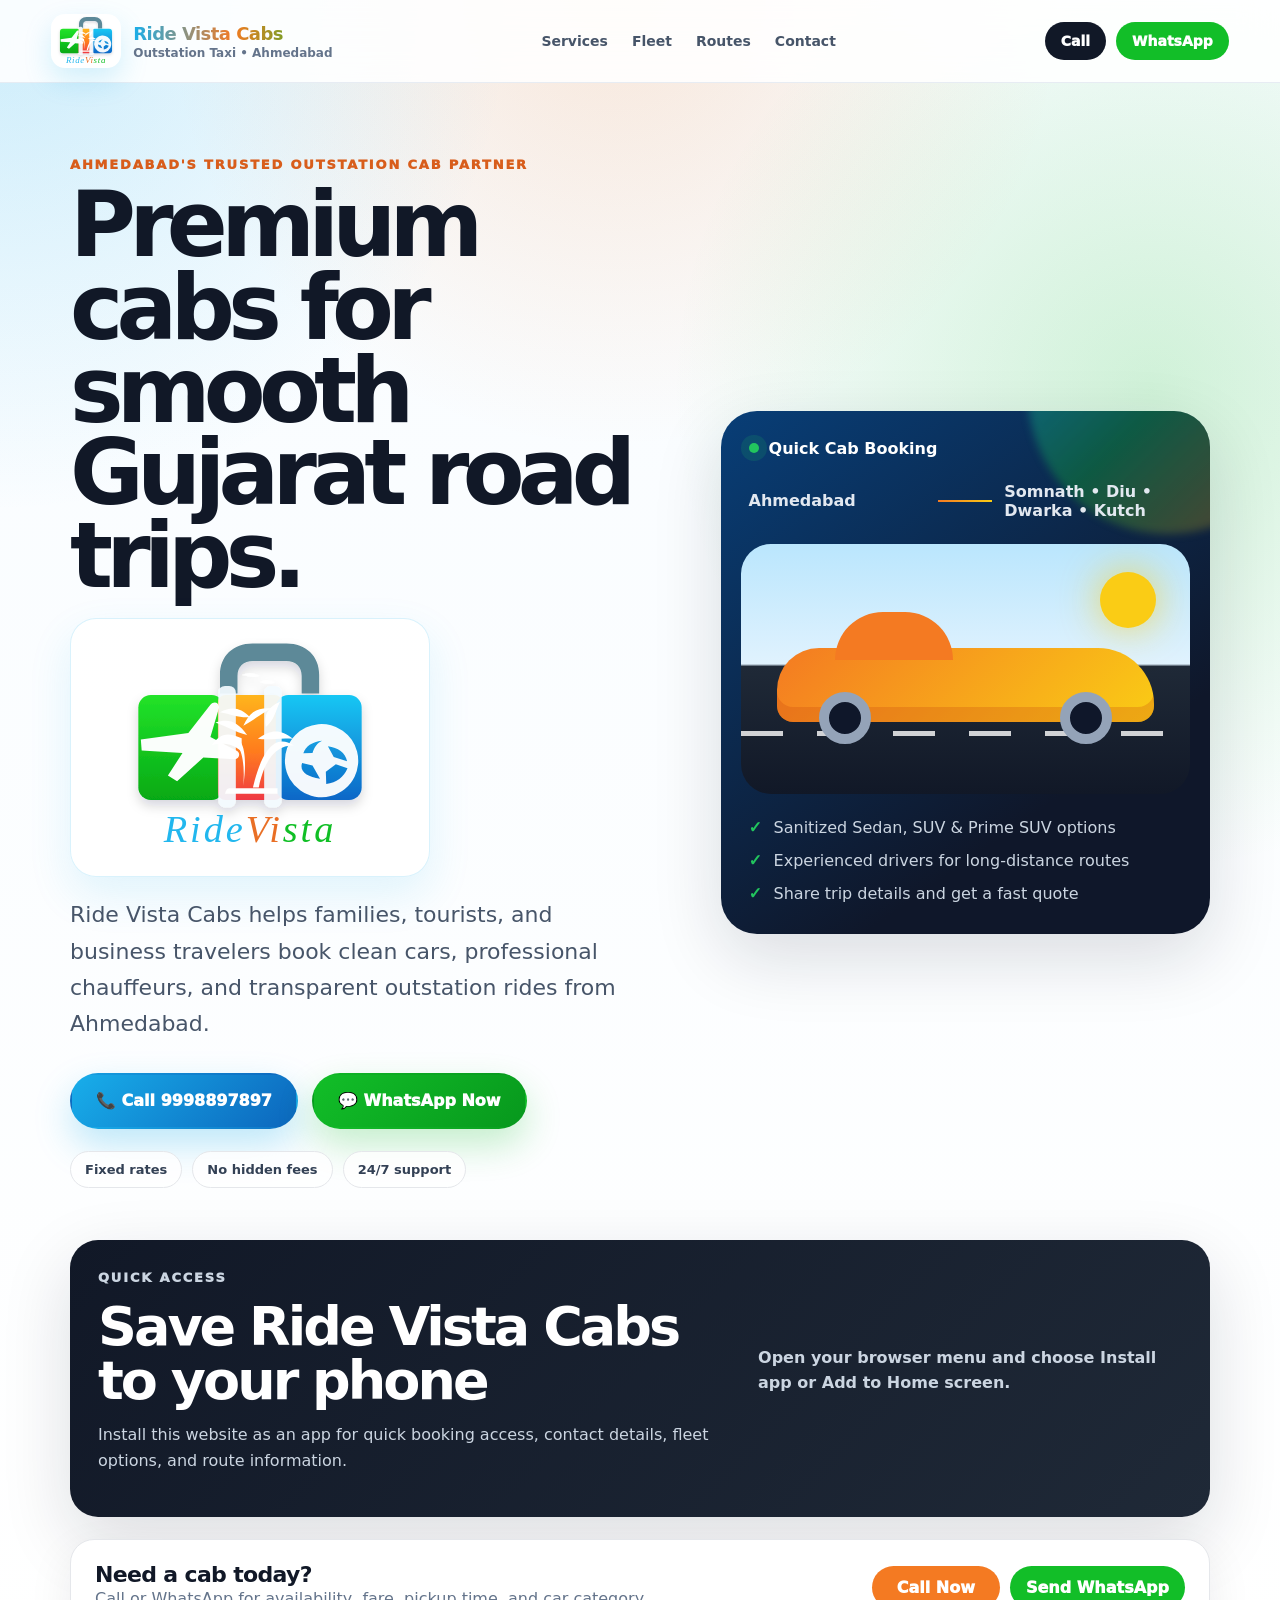
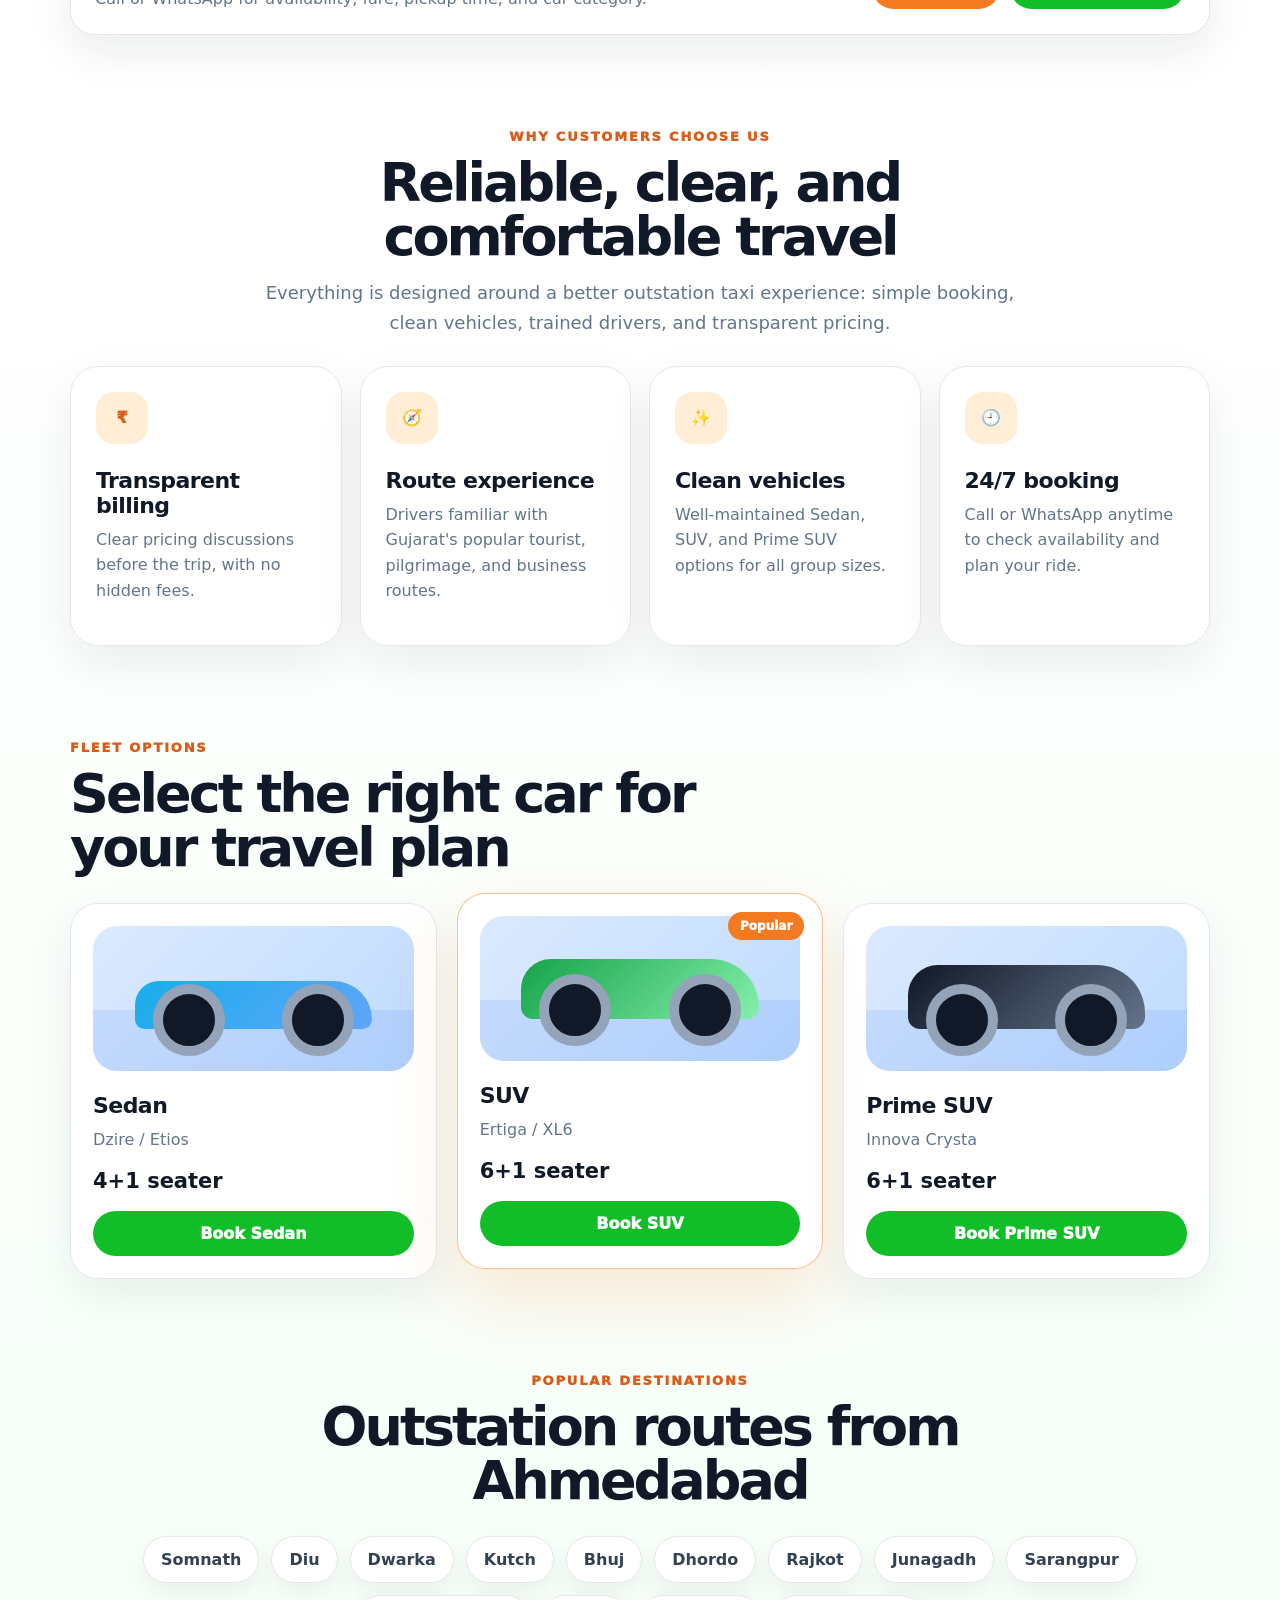
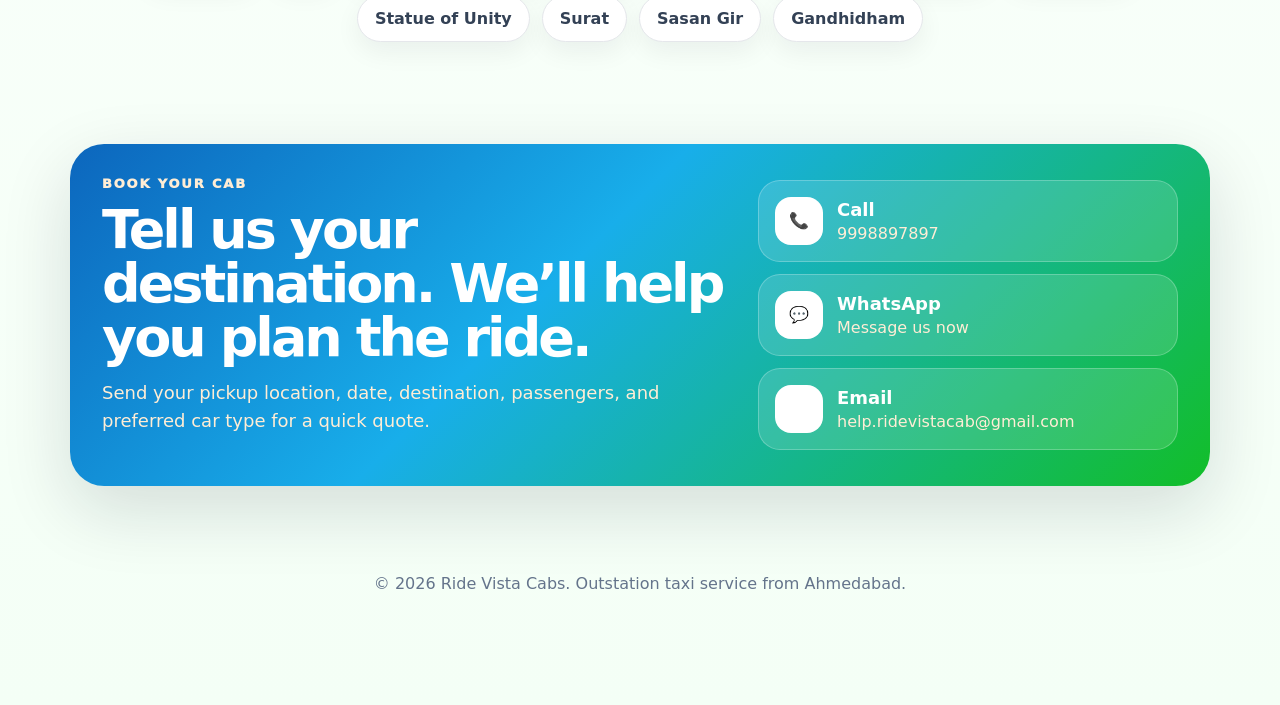
==== commit 0e309f6f: "Add Ride Vista logo theme" ====
--- a/index.html
+++ b/index.html
@@ -2,66 +2,84 @@
 <html lang="en">
 <head>
   <meta charset="UTF-8" />
-  <meta name="viewport" content="width=device-width, initial-scale=1, viewport-fit=cover" />
-  <title>Ride Vista Cabs | Outstation Cab Service Ahmedabad</title>
-  <meta name="description" content="Ride Vista Cabs offers reliable outstation taxis from Ahmedabad with fixed rates, transparent billing, professional drivers, and clean Sedan, SUV, and Prime SUV options." />
+  <meta name="viewport" content="width=device-width, initial-scale=1" />
+  <title>Ride Vista Cabs | Ahmedabad Outstation Taxi Service</title>
+  <meta name="description" content="Book Ride Vista Cabs for Ahmedabad outstation taxi service with clear rates, reliable drivers, clean cars, and Sedan, SUV, and Prime SUV options." />
+  <meta name="theme-color" content="#0f172a" />
   <link rel="manifest" href="manifest.json" />
-  <meta name="theme-color" content="#0f172a" />
   <meta name="apple-mobile-web-app-capable" content="yes" />
   <meta name="apple-mobile-web-app-status-bar-style" content="black-translucent" />
   <meta name="apple-mobile-web-app-title" content="Ride Vista" />
   <link rel="apple-touch-icon" href="icons/apple-touch-icon.png" />
-  <link rel="icon" href="icons/icon-192.png" />
+  <link rel="icon" href="assets/ride-vista-logo.svg" type="image/svg+xml" />
   <link rel="stylesheet" href="styles.css" />
 </head>
 <body>
-  <div class="offline-banner" id="offlineBanner">You are offline — saved Ride Vista details are still available.</div>
-
   <header class="site-header">
     <a class="brand" href="#home" aria-label="Ride Vista Cabs home">
-      <span class="brand-mark">RV</span>
-      <span>
+      <img class="brand-logo" src="assets/ride-vista-logo.svg" alt="Ride Vista logo" />
+      <span class="brand-copy">
         <strong>Ride Vista Cabs</strong>
-        <small>Ahmedabad Outstation Taxi</small>
+        <small>Outstation Taxi • Ahmedabad</small>
       </span>
     </a>
-    <nav class="nav-links" aria-label="Primary navigation">
-      <a href="#why-us">Why us</a>
+    <button class="menu-toggle" id="menuToggle" type="button" aria-expanded="false" aria-controls="primaryNav">Menu</button>
+    <nav class="nav-links" id="primaryNav" aria-label="Primary navigation">
+      <a href="#services">Services</a>
       <a href="#fleet">Fleet</a>
       <a href="#routes">Routes</a>
       <a href="#contact">Contact</a>
     </nav>
-    <a class="header-cta" href="tel:+919998897897">Call Now</a>
+    <div class="header-actions">
+      <a class="mini-action mini-call" href="tel:+919998897897">Call</a>
+      <a class="mini-action mini-whatsapp" href="https://wa.me/919998897897?text=Hello%20Ride%20Vista%20Cabs%2C%20I%20want%20to%20book%20an%20outstation%20cab." target="_blank" rel="noopener">WhatsApp</a>
+    </div>
   </header>
 
   <main id="home">
     <section class="hero section-shell">
-      <div class="hero-copy">
-        <p class="eyebrow">Fixed rates • No hidden fees • 24/7 service</p>
-        <h1>Reliable outstation cabs from Ahmedabad.</h1>
-        <p class="hero-lede">Book professional Sedan, SUV, and Prime SUV rentals for family trips, pilgrimages, business travel, and long-distance Gujarat routes.</p>
+      <div class="hero-content">
+        <p class="eyebrow">Ahmedabad's trusted outstation cab partner</p>
+        <h1>Premium cabs for smooth Gujarat road trips.</h1>
+        <div class="hero-logo-card"><img src="assets/ride-vista-logo.svg" alt="Ride Vista travel logo" /></div>
+        <p class="hero-lede">Ride Vista Cabs helps families, tourists, and business travelers book clean cars, professional chauffeurs, and transparent outstation rides from Ahmedabad.</p>
         <div class="hero-actions">
-          <a class="btn btn-primary" href="tel:+919998897897">Book Your Cab Now</a>
-          <a class="btn btn-secondary" href="mailto:help.ridevistacab@gmail.com">Email Us</a>
+          <a class="btn btn-primary" href="tel:+919998897897">📞 Call 9998897897</a>
+          <a class="btn btn-whatsapp" href="https://wa.me/919998897897?text=Hello%20Ride%20Vista%20Cabs%2C%20please%20share%20cab%20availability%20and%20rates." target="_blank" rel="noopener">💬 WhatsApp Now</a>
         </div>
-        <dl class="quick-contact" aria-label="Booking contact details">
-          <div><dt>Phone</dt><dd><a href="tel:+919998897897">9998897897</a></dd></div>
-          <div><dt>Email</dt><dd><a href="mailto:help.ridevistacab@gmail.com">help.ridevistacab@gmail.com</a></dd></div>
-        </dl>
+        <div class="trust-row" aria-label="Ride Vista service benefits">
+          <span>Fixed rates</span>
+          <span>No hidden fees</span>
+          <span>24/7 support</span>
+        </div>
       </div>
-      <div class="hero-card" aria-label="Ride Vista booking highlight">
-        <div class="route-chip">Ahmedabad ⇄ Gujarat</div>
-        <div class="car-illustration" aria-hidden="true">
-          <span class="window"></span><span class="wheel wheel-one"></span><span class="wheel wheel-two"></span>
+
+      <aside class="booking-card" aria-label="Quick booking card">
+        <div class="booking-card-top">
+          <span class="live-dot"></span>
+          <strong>Quick Cab Booking</strong>
         </div>
-        <h2>Clean, comfortable cars with expert chauffeurs.</h2>
-        <p>Transparent billing and punctual drivers for dependable outstation journeys.</p>
-      </div>
+        <div class="route-preview">
+          <span>Ahmedabad</span>
+          <i></i>
+          <span>Somnath • Diu • Dwarka • Kutch</span>
+        </div>
+        <div class="car-scene" aria-hidden="true">
+          <span class="sun"></span>
+          <span class="road"></span>
+          <span class="car-body"><b></b><i></i><em></em></span>
+        </div>
+        <ul class="booking-points">
+          <li>Sanitized Sedan, SUV & Prime SUV options</li>
+          <li>Experienced drivers for long-distance routes</li>
+          <li>Share trip details and get a fast quote</li>
+        </ul>
+      </aside>
     </section>
 
     <section class="install-card section-shell" id="installCard">
       <div>
-        <p class="eyebrow">Add this page</p>
+        <p class="eyebrow">Quick access</p>
         <h2>Save Ride Vista Cabs to your phone</h2>
         <p>Install this website as an app for quick booking access, contact details, fleet options, and route information.</p>
       </div>
@@ -75,60 +93,95 @@
       <p class="install-fallback" id="genericFallback" hidden>Open your browser menu and choose <strong>Install app</strong> or <strong>Add to Home screen</strong>.</p>
     </section>
 
-    <section class="section-shell" id="why-us">
-      <div class="section-heading">
-        <p class="eyebrow">Why book with us</p>
-        <h2>Simple, trusted outstation travel</h2>
+    <section class="contact-strip section-shell" aria-label="Fast contact options">
+      <div>
+        <strong>Need a cab today?</strong>
+        <span>Call or WhatsApp for availability, fare, pickup time, and car category.</span>
+      </div>
+      <div class="strip-actions">
+        <a href="tel:+919998897897">Call Now</a>
+        <a href="https://wa.me/919998897897?text=Hello%20Ride%20Vista%20Cabs%2C%20I%20need%20a%20cab%20today." target="_blank" rel="noopener">Send WhatsApp</a>
+      </div>
+    </section>
+
+    <section class="section-shell" id="services">
+      <div class="section-heading center">
+        <p class="eyebrow">Why customers choose us</p>
+        <h2>Reliable, clear, and comfortable travel</h2>
+        <p>Everything is designed around a better outstation taxi experience: simple booking, clean vehicles, trained drivers, and transparent pricing.</p>
       </div>
       <div class="feature-grid">
-        <article><span>₹</span><h3>No hidden charges</h3><p>Clear and transparent billing before you ride.</p></article>
-        <article><span>🧑‍✈️</span><h3>Expert drivers</h3><p>Punctual, professional chauffeurs for long routes.</p></article>
-        <article><span>24</span><h3>24/7 service</h3><p>Available whenever you need to travel.</p></article>
-        <article><span>✨</span><h3>Clean cars</h3><p>Sanitized, well-maintained vehicles for every ride.</p></article>
+        <article><span>₹</span><h3>Transparent billing</h3><p>Clear pricing discussions before the trip, with no hidden fees.</p></article>
+        <article><span>🧭</span><h3>Route experience</h3><p>Drivers familiar with Gujarat's popular tourist, pilgrimage, and business routes.</p></article>
+        <article><span>✨</span><h3>Clean vehicles</h3><p>Well-maintained Sedan, SUV, and Prime SUV options for all group sizes.</p></article>
+        <article><span>🕘</span><h3>24/7 booking</h3><p>Call or WhatsApp anytime to check availability and plan your ride.</p></article>
       </div>
     </section>
 
     <section class="section-shell fleet-section" id="fleet">
       <div class="section-heading">
-        <p class="eyebrow">A full service experience</p>
-        <h2>Choose the right cab for your journey</h2>
+        <p class="eyebrow">Fleet options</p>
+        <h2>Select the right car for your travel plan</h2>
       </div>
       <div class="fleet-grid">
-        <article class="fleet-card"><div class="fleet-icon sedan"></div><h3>Sedan</h3><p>Dzire / Etios</p><strong>4+1 seater</strong><span>Perfect for small families.</span></article>
-        <article class="fleet-card"><div class="fleet-icon suv"></div><h3>SUV</h3><p>Ertiga / XL6</p><strong>6+1 seater</strong><span>Great for group travel.</span></article>
-        <article class="fleet-card"><div class="fleet-icon prime"></div><h3>Prime SUV</h3><p>Innova Crysta</p><strong>6+1 seater</strong><span>Premium comfort for long trips.</span></article>
+        <article class="fleet-card">
+          <div class="fleet-visual sedan"><span></span></div>
+          <h3>Sedan</h3>
+          <p>Dzire / Etios</p>
+          <strong>4+1 seater</strong>
+          <a href="https://wa.me/919998897897?text=Hello%2C%20I%20want%20to%20book%20a%20Sedan%20cab." target="_blank" rel="noopener">Book Sedan</a>
+        </article>
+        <article class="fleet-card featured">
+          <div class="popular-badge">Popular</div>
+          <div class="fleet-visual suv"><span></span></div>
+          <h3>SUV</h3>
+          <p>Ertiga / XL6</p>
+          <strong>6+1 seater</strong>
+          <a href="https://wa.me/919998897897?text=Hello%2C%20I%20want%20to%20book%20an%20SUV%20cab." target="_blank" rel="noopener">Book SUV</a>
+        </article>
+        <article class="fleet-card">
+          <div class="fleet-visual prime"><span></span></div>
+          <h3>Prime SUV</h3>
+          <p>Innova Crysta</p>
+          <strong>6+1 seater</strong>
+          <a href="https://wa.me/919998897897?text=Hello%2C%20I%20want%20to%20book%20a%20Prime%20SUV%20cab." target="_blank" rel="noopener">Book Prime SUV</a>
+        </article>
       </div>
     </section>
 
-    <section class="section-shell" id="routes">
-      <div class="section-heading">
-        <p class="eyebrow">Popular routes</p>
-        <h2>Outstation cab routes from Ahmedabad</h2>
+    <section class="routes section-shell" id="routes">
+      <div class="section-heading center">
+        <p class="eyebrow">Popular destinations</p>
+        <h2>Outstation routes from Ahmedabad</h2>
       </div>
       <div class="route-grid">
-        <span>Ahmedabad to Somnath</span><span>Ahmedabad to Diu</span><span>Ahmedabad to Dwarka</span><span>Ahmedabad to Kutch</span>
-        <span>Bhuj</span><span>Dhordo</span><span>Rajkot</span><span>Junagadh</span><span>Sarangpur</span><span>Statue of Unity</span><span>Surat</span><span>Sasan Gir</span><span>Gandhidham</span>
+        <span>Somnath</span><span>Diu</span><span>Dwarka</span><span>Kutch</span><span>Bhuj</span><span>Dhordo</span><span>Rajkot</span><span>Junagadh</span><span>Sarangpur</span><span>Statue of Unity</span><span>Surat</span><span>Sasan Gir</span><span>Gandhidham</span>
       </div>
     </section>
 
     <section class="contact-section section-shell" id="contact">
-      <div>
-        <p class="eyebrow">Book your cab now</p>
-        <h2>Call or email Ride Vista Cabs</h2>
-        <p>Share your pickup date, destination, passenger count, and preferred car category to get a fixed-rate booking quote.</p>
+      <div class="contact-copy">
+        <p class="eyebrow">Book your cab</p>
+        <h2>Tell us your destination. We’ll help you plan the ride.</h2>
+        <p>Send your pickup location, date, destination, passengers, and preferred car type for a quick quote.</p>
       </div>
-      <div class="contact-actions">
-        <a class="btn btn-primary" href="tel:+919998897897">Call 9998897897</a>
-        <a class="btn btn-secondary" href="mailto:help.ridevistacab@gmail.com">help.ridevistacab@gmail.com</a>
+      <div class="contact-card">
+        <a class="contact-link call" href="tel:+919998897897"><span>📞</span><strong>Call</strong><em>9998897897</em></a>
+        <a class="contact-link whatsapp" href="https://wa.me/919998897897?text=Hello%20Ride%20Vista%20Cabs%2C%20I%20want%20to%20book%20a%20cab." target="_blank" rel="noopener"><span>💬</span><strong>WhatsApp</strong><em>Message us now</em></a>
+        <a class="contact-link email" href="mailto:help.ridevistacab@gmail.com"><span>✉️</span><strong>Email</strong><em>help.ridevistacab@gmail.com</em></a>
       </div>
     </section>
   </main>
 
+  <div class="mobile-action-bar" aria-label="Quick mobile booking actions">
+    <a href="tel:+919998897897">Call</a>
+    <a href="https://wa.me/919998897897?text=Hello%20Ride%20Vista%20Cabs%2C%20I%20want%20to%20book%20a%20cab." target="_blank" rel="noopener">WhatsApp</a>
+  </div>
+
   <footer class="site-footer">
-    <p>© <span id="year"></span> Ride Vista Cabs. Reliable outstation cabs from Ahmedabad.</p>
+    <p>© <span id="year"></span> Ride Vista Cabs. Outstation taxi service from Ahmedabad.</p>
   </footer>
 
-  <div class="update-toast" id="updateToast" hidden><span>An update is ready</span><button id="updateBtn">Refresh</button></div>
   <script src="app.js"></script>
 </body>
 </html>
--- a/styles.css
+++ b/styles.css
@@ -1,100 +1,183 @@
 :root {
-  --ink: #0f172a;
+  --ink: #111827;
   --muted: #64748b;
-  --line: #e2e8f0;
+  --line: #e5e7eb;
   --paper: #ffffff;
-  --soft: #f8fafc;
-  --brand: #f97316;
-  --brand-dark: #c2410c;
-  --green: #16a34a;
-  --blue: #2563eb;
-  --shadow: 0 24px 70px rgba(15, 23, 42, 0.14);
-  --radius: 24px;
+  --cream: #fff7ed;
+  --orange: #f47a22;
+  --orange-dark: #d85d1b;
+  --green: #12be28;
+  --green-dark: #07981d;
+  --blue: #18aeea;
+  --blue-dark: #0c66bd;
+  --shadow: 0 24px 70px rgba(17, 24, 39, 0.14);
+  --radius: 28px;
   font-family: Inter, ui-sans-serif, system-ui, -apple-system, BlinkMacSystemFont, "Segoe UI", sans-serif;
 }
 
 * { box-sizing: border-box; }
 html { scroll-behavior: smooth; }
-body { margin: 0; color: var(--ink); background: linear-gradient(180deg, #fff7ed 0%, #ffffff 36%, #f8fafc 100%); }
+body {
+  margin: 0;
+  color: var(--ink);
+  background:
+    radial-gradient(circle at top left, rgba(24, 174, 234, 0.2), transparent 32rem),
+    radial-gradient(circle at 90% 10%, rgba(18, 190, 40, 0.18), transparent 30rem),
+    radial-gradient(circle at 48% 0, rgba(244, 122, 34, 0.16), transparent 28rem),
+    linear-gradient(180deg, #f8fcff 0%, #ffffff 43%, #f4fff6 100%);
+}
 a { color: inherit; text-decoration: none; }
 
-.offline-banner { display: none; position: sticky; top: 0; z-index: 30; padding: 10px 16px; text-align: center; background: #fef3c7; color: #78350f; font-weight: 800; }
-.offline-banner.show { display: block; }
+.site-header {
+  position: sticky;
+  top: 0;
+  z-index: 40;
+  display: flex;
+  align-items: center;
+  justify-content: space-between;
+  gap: 18px;
+  padding: 14px clamp(16px, 4vw, 64px);
+  background: rgba(255, 255, 255, 0.88);
+  border-bottom: 1px solid rgba(226, 232, 240, 0.8);
+  backdrop-filter: blur(18px);
+}
+.brand { display: flex; align-items: center; gap: 12px; min-width: max-content; }
+.brand-logo { width: 70px; height: 54px; object-fit: contain; border-radius: 14px; background: #fff; box-shadow: 0 12px 28px rgba(24, 174, 234, 0.18); }
+.brand-copy strong, .brand-copy small { display: block; }
+.brand-copy strong { font-size: 18px; letter-spacing: -0.03em; background: linear-gradient(90deg, var(--blue), var(--orange), var(--green)); -webkit-background-clip: text; background-clip: text; color: transparent; }
+.brand-copy small { margin-top: 2px; color: var(--muted); font-size: 12px; font-weight: 700; }
+.nav-links { display: flex; align-items: center; gap: 24px; color: #475569; font-size: 14px; font-weight: 800; }
+.nav-links a:hover { color: var(--orange-dark); }
+.menu-toggle { display: none; border: 1px solid var(--line); border-radius: 999px; background: #fff; color: var(--ink); padding: 10px 14px; font-weight: 900; }
+.header-actions { display: flex; gap: 10px; }
+.mini-action { border-radius: 999px; padding: 11px 16px; font-size: 14px; font-weight: 950; }
+.mini-call { background: var(--ink); color: #fff; }
+.mini-whatsapp { background: var(--green); color: #fff; }
 
-.site-header { position: sticky; top: 0; z-index: 20; display: flex; align-items: center; justify-content: space-between; gap: 20px; padding: 16px clamp(18px, 4vw, 64px); background: rgba(255, 255, 255, 0.88); backdrop-filter: blur(18px); border-bottom: 1px solid rgba(226, 232, 240, 0.8); }
-.brand { display: flex; align-items: center; gap: 12px; min-width: max-content; }
-.brand-mark { display: grid; place-items: center; width: 46px; height: 46px; border-radius: 16px; background: linear-gradient(135deg, var(--brand), #facc15); color: white; font-weight: 900; box-shadow: 0 14px 30px rgba(249, 115, 22, 0.35); }
-.brand strong, .brand small { display: block; }
-.brand small { color: var(--muted); font-size: 12px; margin-top: 2px; }
-.nav-links { display: flex; gap: 24px; color: #475569; font-weight: 700; font-size: 14px; }
-.nav-links a:hover { color: var(--brand-dark); }
-.header-cta, .btn { display: inline-flex; align-items: center; justify-content: center; border-radius: 999px; font-weight: 900; }
-.header-cta { padding: 11px 18px; background: var(--ink); color: white; }
+.section-shell { width: min(1140px, calc(100% - 36px)); margin: 0 auto; }
+.hero { display: grid; grid-template-columns: minmax(0, 1.08fr) minmax(330px, 0.92fr); align-items: center; gap: clamp(28px, 6vw, 76px); min-height: 690px; padding: 74px 0 44px; }
+.eyebrow { margin: 0 0 12px; color: var(--orange-dark); font-size: 13px; font-weight: 950; letter-spacing: 0.14em; text-transform: uppercase; }
+h1, h2, h3, p { margin-top: 0; }
+h1 { max-width: 760px; margin-bottom: 20px; font-size: clamp(43px, 8vw, 90px); line-height: 0.92; letter-spacing: -0.075em; }
+h2 { margin-bottom: 14px; font-size: clamp(31px, 4.5vw, 54px); line-height: 1; letter-spacing: -0.055em; }
+h3 { margin-bottom: 9px; font-size: 22px; letter-spacing: -0.025em; }
+.hero-logo-card { display: inline-flex; align-items: center; justify-content: center; width: min(360px, 100%); margin: 0 0 20px; padding: 12px 18px; border: 1px solid rgba(24, 174, 234, 0.16); border-radius: 26px; background: rgba(255,255,255,0.82); box-shadow: 0 18px 44px rgba(24, 174, 234, 0.12); }
+.hero-logo-card img { width: min(300px, 100%); height: auto; display: block; }
 
-.section-shell { width: min(1120px, calc(100% - 36px)); margin: 0 auto; }
-.hero { display: grid; grid-template-columns: minmax(0, 1.1fr) minmax(320px, 0.9fr); align-items: center; gap: clamp(28px, 6vw, 72px); min-height: 680px; padding: 70px 0 46px; }
-.eyebrow { margin: 0 0 12px; color: var(--brand-dark); font-size: 13px; font-weight: 900; letter-spacing: 0.14em; text-transform: uppercase; }
-h1, h2, h3, p { margin-top: 0; }
-h1 { max-width: 780px; margin-bottom: 20px; font-size: clamp(44px, 8vw, 86px); line-height: 0.94; letter-spacing: -0.07em; }
-h2 { margin-bottom: 12px; font-size: clamp(30px, 4vw, 48px); line-height: 1; letter-spacing: -0.045em; }
-h3 { margin-bottom: 8px; font-size: 22px; letter-spacing: -0.02em; }
-.hero-lede { max-width: 660px; color: #475569; font-size: clamp(18px, 2vw, 22px); line-height: 1.65; }
-.hero-actions, .contact-actions { display: flex; flex-wrap: wrap; gap: 14px; margin: 28px 0; }
-.btn { min-height: 52px; padding: 0 24px; border: 2px solid transparent; }
-.btn-primary { color: white; background: linear-gradient(135deg, var(--brand), var(--brand-dark)); box-shadow: 0 16px 36px rgba(249, 115, 22, 0.28); }
-.btn-secondary { background: white; border-color: var(--line); color: var(--ink); }
-.quick-contact { display: grid; grid-template-columns: repeat(2, minmax(0, max-content)); gap: 18px 30px; margin: 0; }
-dt { color: var(--muted); font-size: 12px; font-weight: 900; text-transform: uppercase; letter-spacing: 0.12em; }
-dd { margin: 4px 0 0; font-weight: 900; }
+.hero-lede { max-width: 650px; color: #475569; font-size: clamp(18px, 2vw, 22px); line-height: 1.65; }
+.hero-actions { display: flex; flex-wrap: wrap; gap: 14px; margin: 30px 0 22px; }
+.btn { display: inline-flex; align-items: center; justify-content: center; min-height: 56px; padding: 0 24px; border-radius: 999px; font-weight: 950; border: 2px solid transparent; transition: transform 0.18s ease, box-shadow 0.18s ease; }
+.btn:hover { transform: translateY(-2px); }
+.btn-primary { color: white; background: linear-gradient(135deg, var(--blue), var(--blue-dark)); box-shadow: 0 16px 36px rgba(24, 174, 234, 0.28); }
+.btn-whatsapp { color: white; background: linear-gradient(135deg, var(--green), var(--green-dark)); box-shadow: 0 16px 36px rgba(18, 190, 40, 0.24); }
+.trust-row { display: flex; flex-wrap: wrap; gap: 10px; }
+.trust-row span { padding: 10px 14px; border: 1px solid var(--line); border-radius: 999px; background: rgba(255,255,255,0.8); color: #334155; font-size: 13px; font-weight: 900; }
 
-.hero-card { position: relative; overflow: hidden; min-height: 450px; padding: 28px; border-radius: 34px; background: radial-gradient(circle at 20% 0%, rgba(250, 204, 21, 0.55), transparent 34%), linear-gradient(145deg, #1e293b, #0f172a); color: white; box-shadow: var(--shadow); }
-.route-chip { display: inline-flex; padding: 9px 14px; border-radius: 999px; background: rgba(255,255,255,0.12); border: 1px solid rgba(255,255,255,0.2); font-weight: 900; }
-.hero-card h2 { position: absolute; left: 28px; right: 28px; bottom: 72px; font-size: clamp(28px, 4vw, 44px); }
-.hero-card p { position: absolute; left: 28px; right: 28px; bottom: 22px; color: #cbd5e1; line-height: 1.55; }
-.car-illustration { position: absolute; left: 38px; right: 38px; top: 145px; height: 126px; border-radius: 70px 90px 30px 30px; background: linear-gradient(135deg, #f97316, #facc15); box-shadow: inset 0 -18px rgba(194, 65, 12, 0.25); }
-.car-illustration::before { content: ""; position: absolute; left: 62px; right: 92px; top: -48px; height: 74px; border-radius: 90px 90px 0 0; background: #f97316; }
-.window { position: absolute; left: 100px; top: -30px; width: 95px; height: 48px; border-radius: 50px 50px 6px 6px; background: #e0f2fe; }
-.wheel { position: absolute; bottom: -26px; width: 58px; height: 58px; border-radius: 50%; background: #0f172a; border: 10px solid #94a3b8; }
-.wheel-one { left: 56px; } .wheel-two { right: 56px; }
+.booking-card { overflow: hidden; position: relative; padding: 28px; border-radius: 36px; color: #fff; background: linear-gradient(145deg, #083e77, #0f172a 72%); box-shadow: var(--shadow); }
+.booking-card::before { content: ""; position: absolute; inset: -30% -20% auto auto; width: 280px; height: 280px; border-radius: 50%; background: linear-gradient(135deg, rgba(24, 174, 234, 0.46), rgba(18, 190, 40, 0.32), rgba(244, 122, 34, 0.36)); filter: blur(4px); }
+.booking-card-top { position: relative; display: flex; align-items: center; gap: 10px; }
+.live-dot { width: 10px; height: 10px; border-radius: 50%; background: #22c55e; box-shadow: 0 0 0 8px rgba(34, 197, 94, 0.14); }
+.route-preview { position: relative; display: grid; grid-template-columns: 1fr auto 1fr; align-items: center; gap: 12px; margin: 24px 0; color: #e2e8f0; font-weight: 850; }
+.route-preview i { width: 54px; height: 2px; background: linear-gradient(90deg, var(--orange), #facc15); }
+.car-scene { position: relative; height: 250px; margin: 14px -8px 22px; border-radius: 30px; background: linear-gradient(180deg, #bae6fd 0%, #e0f2fe 48%, #1f2937 49%, #111827 100%); overflow: hidden; }
+.sun { position: absolute; right: 34px; top: 28px; width: 56px; height: 56px; border-radius: 50%; background: #facc15; box-shadow: 0 0 40px rgba(250, 204, 21, 0.7); }
+.road { position: absolute; left: 0; right: 0; bottom: 58px; height: 5px; background: repeating-linear-gradient(90deg, #fff 0 42px, transparent 42px 76px); opacity: 0.8; }
+.car-body { position: absolute; left: 36px; right: 36px; bottom: 72px; height: 74px; border-radius: 42px 56px 16px 16px; background: linear-gradient(135deg, var(--orange), #facc15); box-shadow: inset 0 -15px rgba(194, 65, 12, 0.25); }
+.car-body b { position: absolute; left: 58px; top: -36px; width: 118px; height: 48px; border-radius: 70px 70px 0 0; background: var(--orange); }
+.car-body i, .car-body em { position: absolute; bottom: -22px; width: 52px; height: 52px; border-radius: 50%; background: #0f172a; border: 10px solid #94a3b8; }
+.car-body i { left: 42px; } .car-body em { right: 42px; }
+.booking-points { position: relative; display: grid; gap: 10px; margin: 0; padding: 0; list-style: none; color: #cbd5e1; line-height: 1.45; }
+.booking-points li { padding-left: 25px; position: relative; }
+.booking-points li::before { content: "✓"; position: absolute; left: 0; color: #22c55e; font-weight: 950; }
 
-.install-card, .contact-section { display: flex; align-items: center; justify-content: space-between; gap: 24px; padding: 28px; border-radius: var(--radius); background: var(--ink); color: white; box-shadow: var(--shadow); }
-.install-card p, .contact-section p { color: #cbd5e1; line-height: 1.6; }
-.install-btn { flex: 0 0 auto; padding: 14px 22px; border: 0; border-radius: 999px; background: white; color: var(--ink); font-weight: 900; cursor: pointer; }
-.install-status, .install-fallback { font-weight: 800; }
+.install-card { display: flex; align-items: center; justify-content: space-between; gap: 24px; margin-top: 8px; margin-bottom: 22px; padding: 28px; border-radius: var(--radius); color: #fff; background: linear-gradient(135deg, #111827, #1f2937); box-shadow: var(--shadow); }
+.install-card p { color: #cbd5e1; line-height: 1.6; }
+.install-btn { flex: 0 0 auto; padding: 14px 22px; border: 0; border-radius: 999px; background: #fff; color: var(--ink); font-weight: 950; cursor: pointer; }
+.install-status, .install-fallback { font-weight: 850; }
 .ios-steps { color: #cbd5e1; line-height: 1.8; }
 
-.section-heading { max-width: 720px; margin: 88px 0 26px; }
-.feature-grid, .fleet-grid { display: grid; grid-template-columns: repeat(4, 1fr); gap: 18px; }
-.feature-grid article, .fleet-card { padding: 24px; border: 1px solid var(--line); border-radius: var(--radius); background: rgba(255,255,255,0.82); box-shadow: 0 16px 44px rgba(15, 23, 42, 0.06); }
-.feature-grid span { display: grid; place-items: center; width: 48px; height: 48px; margin-bottom: 22px; border-radius: 16px; background: #ffedd5; color: var(--brand-dark); font-weight: 900; }
-.feature-grid p, .fleet-card p, .fleet-card span { color: var(--muted); line-height: 1.6; }
-.fleet-grid { grid-template-columns: repeat(3, 1fr); }
-.fleet-card strong { display: block; margin-bottom: 4px; font-size: 20px; }
-.fleet-icon { height: 120px; margin-bottom: 22px; border-radius: 24px; background: linear-gradient(135deg, #dbeafe, #bfdbfe); position: relative; overflow: hidden; }
-.fleet-icon::after { content: ""; position: absolute; left: 12%; right: 12%; bottom: 28px; height: 42px; border-radius: 28px 42px 10px 10px; background: linear-gradient(135deg, var(--blue), #60a5fa); box-shadow: 28px 25px 0 -12px #0f172a, 165px 25px 0 -12px #0f172a; }
-.fleet-icon.suv::after { height: 54px; background: linear-gradient(135deg, #16a34a, #86efac); }
-.fleet-icon.prime::after { height: 60px; background: linear-gradient(135deg, #111827, #64748b); }
+.contact-strip { display: flex; align-items: center; justify-content: space-between; gap: 22px; padding: 22px 24px; border-radius: 24px; background: #fff; border: 1px solid var(--line); box-shadow: 0 16px 45px rgba(17, 24, 39, 0.08); }
+.contact-strip strong, .contact-strip span { display: block; }
+.contact-strip strong { font-size: 22px; letter-spacing: -0.03em; }
+.contact-strip span { color: var(--muted); line-height: 1.55; }
+.strip-actions { display: flex; gap: 10px; }
+.strip-actions a { min-width: 128px; text-align: center; padding: 12px 16px; border-radius: 999px; color: #fff; font-weight: 950; background: var(--orange); }
+.strip-actions a:last-child { background: var(--green); }
 
-.route-grid { display: flex; flex-wrap: wrap; gap: 12px; }
-.route-grid span { padding: 13px 16px; border-radius: 999px; background: white; border: 1px solid var(--line); color: #334155; font-weight: 800; box-shadow: 0 10px 26px rgba(15, 23, 42, 0.05); }
-.contact-section { margin-top: 90px; margin-bottom: 60px; background: linear-gradient(135deg, var(--brand-dark), var(--brand)); }
-.contact-section .btn-secondary { background: rgba(255,255,255,0.12); border-color: rgba(255,255,255,0.35); color: white; }
-.site-footer { padding: 28px; text-align: center; color: var(--muted); }
-.update-toast { position: fixed; left: 50%; bottom: 22px; transform: translateX(-50%); display: flex; align-items: center; gap: 14px; padding: 12px 14px; border-radius: 16px; background: var(--ink); color: white; box-shadow: var(--shadow); }
-.update-toast button { border: 0; border-radius: 999px; padding: 8px 12px; font-weight: 900; background: white; color: var(--ink); }
+.section-heading { max-width: 760px; margin: 94px 0 28px; }
+.section-heading.center { margin-left: auto; margin-right: auto; text-align: center; }
+.section-heading p:not(.eyebrow) { color: var(--muted); font-size: 18px; line-height: 1.65; }
+.feature-grid { display: grid; grid-template-columns: repeat(4, 1fr); gap: 18px; }
+.feature-grid article, .fleet-card { background: rgba(255,255,255,0.88); border: 1px solid var(--line); border-radius: var(--radius); box-shadow: 0 18px 48px rgba(17, 24, 39, 0.07); }
+.feature-grid article { padding: 25px; }
+.feature-grid span { display: grid; place-items: center; width: 52px; height: 52px; margin-bottom: 24px; border-radius: 18px; background: #ffedd5; color: var(--orange-dark); font-weight: 950; }
+.feature-grid p, .fleet-card p { color: var(--muted); line-height: 1.6; }
 
-@media (max-width: 900px) {
-  .nav-links { display: none; }
+.fleet-grid { display: grid; grid-template-columns: repeat(3, 1fr); gap: 20px; }
+.fleet-card { position: relative; overflow: hidden; padding: 22px; }
+.fleet-card.featured { border-color: rgba(249, 115, 22, 0.45); transform: translateY(-10px); box-shadow: 0 28px 70px rgba(249, 115, 22, 0.17); }
+.popular-badge { position: absolute; right: 18px; top: 18px; z-index: 2; padding: 7px 12px; border-radius: 999px; color: #fff; background: var(--orange); font-size: 12px; font-weight: 950; }
+.fleet-visual { height: 145px; margin-bottom: 22px; border-radius: 24px; background: linear-gradient(135deg, #dbeafe, #bfdbfe); position: relative; overflow: hidden; }
+.fleet-visual::before { content: ""; position: absolute; inset: auto -10% 0; height: 42%; background: rgba(37, 99, 235, 0.1); }
+.fleet-visual span { position: absolute; left: 13%; right: 13%; bottom: 42px; height: 48px; border-radius: 30px 48px 12px 12px; background: linear-gradient(135deg, var(--blue), #60a5fa); }
+.fleet-visual span::before, .fleet-visual span::after { content: ""; position: absolute; bottom: -27px; width: 52px; height: 52px; border-radius: 50%; background: #111827; border: 10px solid #94a3b8; }
+.fleet-visual span::before { left: 18px; } .fleet-visual span::after { right: 18px; }
+.fleet-visual.suv span { height: 60px; background: linear-gradient(135deg, #16a34a, #86efac); }
+.fleet-visual.prime span { height: 64px; background: linear-gradient(135deg, #111827, #64748b); }
+.fleet-card strong { display: block; margin-bottom: 18px; font-size: 21px; }
+.fleet-card a { display: inline-flex; justify-content: center; width: 100%; padding: 13px 16px; border-radius: 999px; color: #fff; background: var(--green); font-weight: 950; }
+
+.routes { padding-bottom: 10px; }
+.route-grid { display: flex; flex-wrap: wrap; justify-content: center; gap: 12px; }
+.route-grid span { padding: 13px 17px; border-radius: 999px; background: #fff; border: 1px solid var(--line); color: #334155; font-weight: 900; box-shadow: 0 10px 26px rgba(17, 24, 39, 0.06); }
+.contact-section { display: grid; grid-template-columns: 1fr 420px; gap: 28px; align-items: center; margin-top: 92px; margin-bottom: 58px; padding: 32px; border-radius: 34px; color: #fff; background: linear-gradient(135deg, var(--blue-dark), var(--blue) 42%, var(--green)); box-shadow: var(--shadow); }
+.contact-copy p:not(.eyebrow) { color: #ffedd5; font-size: 18px; line-height: 1.6; }
+.contact-section .eyebrow { color: #ffedd5; }
+.contact-card { display: grid; gap: 12px; }
+.contact-link { display: grid; grid-template-columns: auto 1fr; gap: 0 14px; align-items: center; padding: 16px; border-radius: 22px; background: rgba(255,255,255,0.14); border: 1px solid rgba(255,255,255,0.24); }
+.contact-link span { grid-row: span 2; display: grid; place-items: center; width: 48px; height: 48px; border-radius: 16px; background: #fff; }
+.contact-link strong { font-size: 18px; }
+.contact-link em { color: #ffedd5; font-style: normal; overflow-wrap: anywhere; }
+.site-footer { padding: 30px 20px 96px; text-align: center; color: var(--muted); }
+.mobile-action-bar { display: none; }
+
+@media (max-width: 980px) {
+  .menu-toggle { display: inline-flex; }
+  .nav-links { display: none; position: absolute; left: 18px; right: 18px; top: 76px; flex-direction: column; align-items: stretch; gap: 0; padding: 10px; border: 1px solid var(--line); border-radius: 22px; background: #fff; box-shadow: var(--shadow); }
+  .nav-links.open { display: flex; }
+  .nav-links a { padding: 14px; border-radius: 14px; }
+  .nav-links a:hover { background: var(--cream); }
   .hero { grid-template-columns: 1fr; min-height: 0; padding-top: 48px; }
-  .hero-card { min-height: 390px; }
-  .feature-grid, .fleet-grid { grid-template-columns: 1fr 1fr; }
-  .install-card, .contact-section { align-items: flex-start; flex-direction: column; }
+  .feature-grid { grid-template-columns: repeat(2, 1fr); }
+  .contact-section { grid-template-columns: 1fr; }
 }
-@media (max-width: 560px) {
-  .site-header { padding: 12px 16px; }
-  .brand small { display: none; }
-  .header-cta { padding: 10px 14px; }
-  .quick-contact, .feature-grid, .fleet-grid { grid-template-columns: 1fr; }
-  .hero-card { min-height: 360px; }
-  .car-illustration { left: 22px; right: 22px; transform: scale(0.88); transform-origin: center; }
+
+@media (max-width: 680px) {
+  body { padding-bottom: 76px; }
+  .site-header { padding: 12px 14px; }
+  .brand-logo { width: 56px; height: 44px; }
+  .brand-copy strong { font-size: 16px; }
+  .brand-copy small { display: none; }
+  .header-actions { display: none; }
+  .section-shell { width: min(100% - 28px, 1140px); }
+  .hero { padding: 36px 0 22px; }
+  h1 { font-size: clamp(42px, 15vw, 64px); }
+  h2 { font-size: clamp(32px, 10vw, 44px); }
+  .hero-lede { font-size: 17px; }
+  .hero-actions, .strip-actions { flex-direction: column; }
+  .btn, .strip-actions a { width: 100%; }
+  .booking-card { padding: 22px; border-radius: 28px; }
+  .route-preview { grid-template-columns: 1fr; }
+  .route-preview i { width: 100%; }
+  .car-scene { height: 220px; }
+  .car-body { left: 20px; right: 20px; }
+  .install-card, .contact-strip { align-items: stretch; flex-direction: column; }
+  .feature-grid, .fleet-grid { grid-template-columns: 1fr; }
+  .fleet-card.featured { transform: none; }
+  .section-heading { margin-top: 68px; }
+  .contact-section { padding: 24px; border-radius: 28px; }
+  .mobile-action-bar { position: fixed; left: 12px; right: 12px; bottom: 12px; z-index: 60; display: grid; grid-template-columns: 1fr 1fr; gap: 10px; padding: 10px; border: 1px solid rgba(255,255,255,0.4); border-radius: 22px; background: rgba(17, 24, 39, 0.88); backdrop-filter: blur(16px); box-shadow: var(--shadow); }
+  .mobile-action-bar a { display: grid; place-items: center; min-height: 48px; border-radius: 16px; color: #fff; font-weight: 950; }
+  .mobile-action-bar a:first-child { background: var(--orange); }
+  .mobile-action-bar a:last-child { background: var(--green); }
 }
